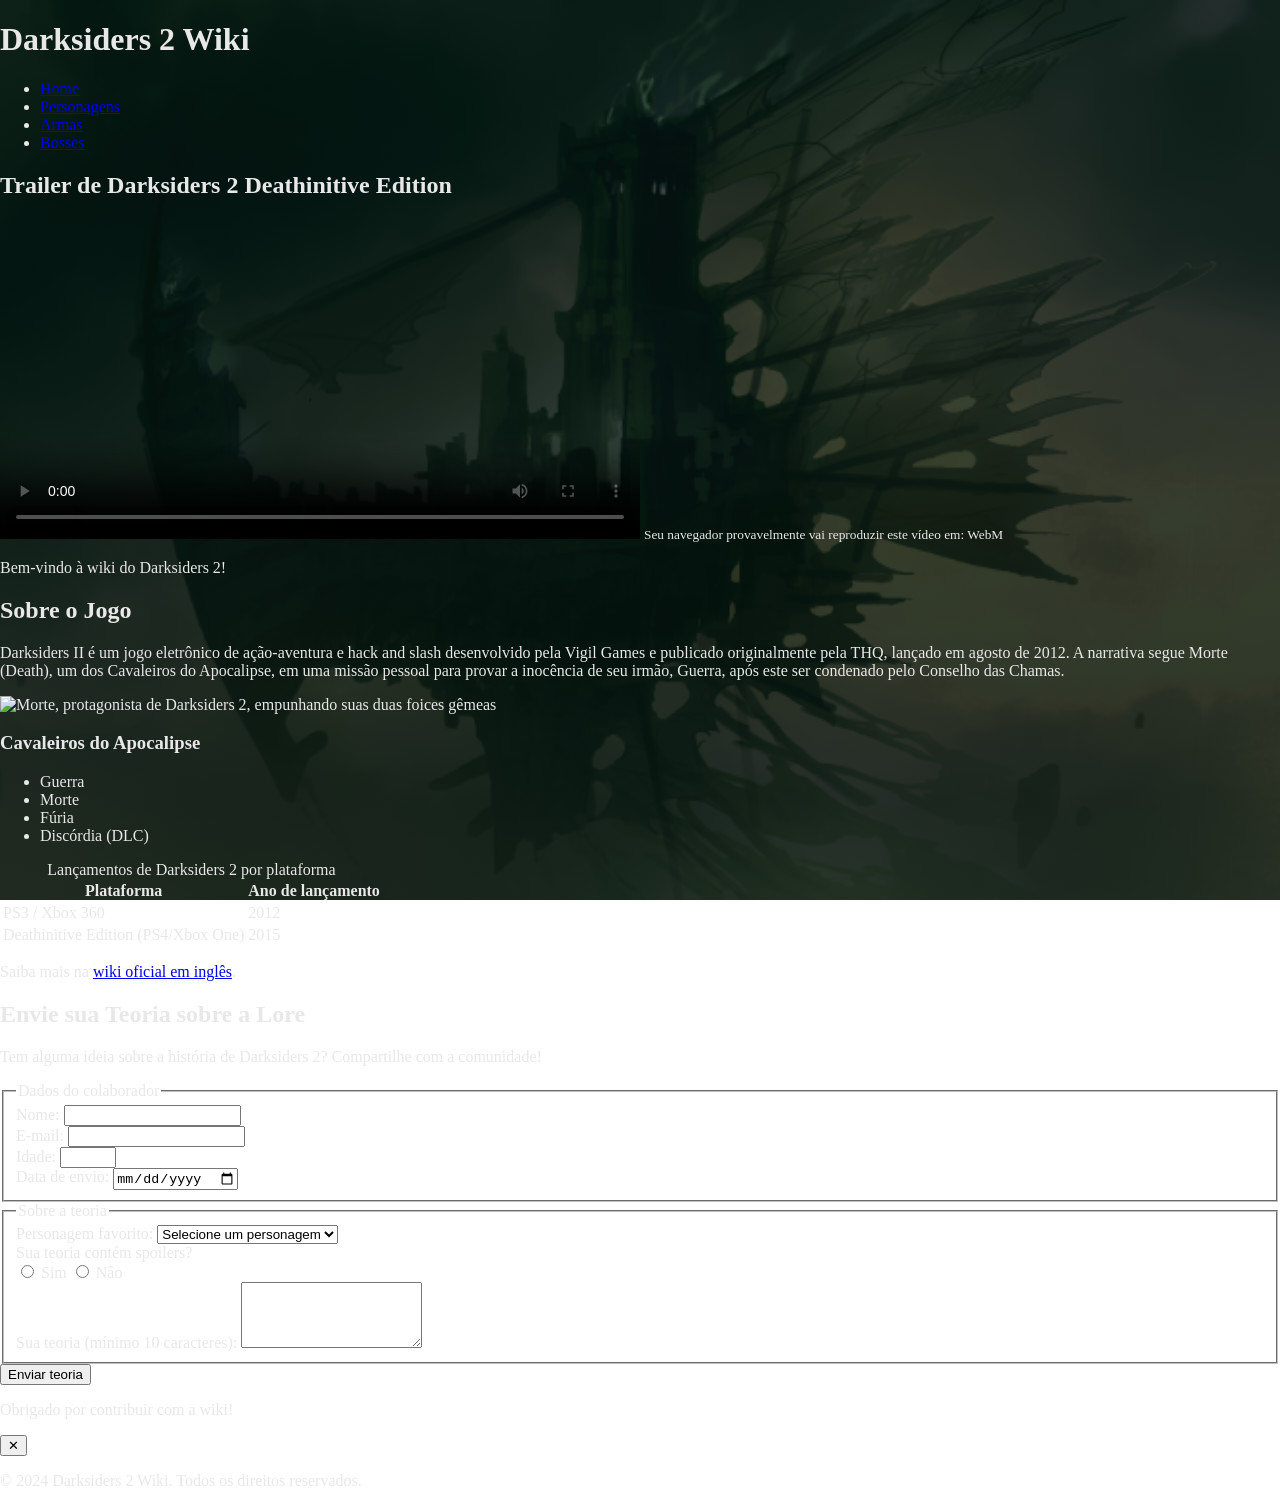
==== HTML/index.html @ d0d20edd "Adição da pasta imagem" ====
<!DOCTYPE html>
<html lang="pt-BR">
<head>
    <meta charset="UTF-8">
    <meta name="viewport" content="width=device-width, initial-scale=1.0">
    <title>Darksiders 2 Wiki</title>
    <link rel="stylesheet" href="css/style.css">
    <style>
    body {
        margin: 0;
        background-image: 
            linear-gradient(rgba(5, 15, 10, 0.75), rgba(5, 15, 10, 0.85)),
            url('../imagens/template.png');
        background-size: cover;
        background-position: center;
        background-attachment: fixed;
        background-repeat: no-repeat;
        color: #e8e8e8;
        min-height: 100vh;
    }
</style>
    <link href="../imagens/baixados.webp" rel="icon" type="image/x-icon">
</head>
<body>
    <header>
        <h1>Darksiders 2 Wiki</h1>
        <nav>
            <ul>
                <li><a href="index.html">Home</a></li>
                <li><a href="personagens.html">Personagens</a></li>
                <li><a href="armas.html">Armas</a></li>
                <li><a href="bosses.html">Bosses</a></li>
            </ul>
        </nav>
    </header>

    <main>
        <section aria-labelledby="video-heading">
            <h2 id="video-heading">Trailer de Darksiders 2 Deathinitive Edition</h2>
            <div class="video-container">
                <!-- preload="metadata" escolhido porque o vídeo fica abaixo da dobra da página:
                     carregamos apenas duração/dimensões do arquivo, sem baixar o vídeo inteiro,
                     até que o usuário decida clicar em play -->
                <video controls width="50%" poster="../imagens/videos/trailer-poster.jpg" preload="metadata">
                    <source src="../imagens/videos/trailer.webm" type="video/webm">
                    <source src="../imagens/videos/trailer.mp4" type="video/mp4">
                    <track kind="subtitles" src="../imagens/videos/trailer-pt.vtt" srclang="pt" label="Português" default>
                    Seu navegador não suporta a execução de vídeos.
                </video>
                <small id="formato-suportado" aria-live="polite"></small>
            </div>
        </section>

        <p>Bem-vindo à wiki do Darksiders 2!</p>

        <section aria-labelledby="sobre-heading">
            <h2 id="sobre-heading">Sobre o Jogo</h2>
            <p>
                Darksiders II é um jogo eletrônico de ação-aventura e hack and slash
                desenvolvido pela Vigil Games e publicado originalmente pela THQ,
                lançado em agosto de 2012. A narrativa segue Morte (Death), um dos
                Cavaleiros do Apocalipse, em uma missão pessoal para provar a
                inocência de seu irmão, Guerra, após este ser condenado pelo
                Conselho das Chamas.
            </p>

            <img src="../imagens/morte-death.jpg" alt="Morte, protagonista de Darksiders 2, empunhando suas duas foices gêmeas">

            <h3>Cavaleiros do Apocalipse</h3>
            <ul>
                <li>Guerra</li>
                <li>Morte</li>
                <li>Fúria</li>
                <li>Discórdia (DLC)</li>
            </ul>

            <table>
                <caption>Lançamentos de Darksiders 2 por plataforma</caption>
                <thead>
                    <tr>
                        <th scope="col">Plataforma</th>
                        <th scope="col">Ano de lançamento</th>
                    </tr>
                </thead>
                <tbody>
                    <tr>
                        <td>PS3 / Xbox 360</td>
                        <td>2012</td>
                    </tr>
                    <tr>
                        <td>Deathinitive Edition (PS4/Xbox One)</td>
                        <td>2015</td>
                    </tr>
                </tbody>
            </table>

            <p>
                Saiba mais na
                <a href="https://darksiders.fandom.com/" target="_blank" rel="noopener noreferrer">wiki oficial em inglês</a>.
            </p>
        </section>

        <section aria-labelledby="teoria-heading">
            <h2 id="teoria-heading">Envie sua Teoria sobre a Lore</h2>
            <p>Tem alguma ideia sobre a história de Darksiders 2? Compartilhe com a comunidade!</p>

            <form novalidate>
                <fieldset>
                    <legend>Dados do colaborador</legend>

                    <div>
                        <label for="nome">Nome:</label>
                        <input
                            type="text"
                            id="nome"
                            name="nome"
                            required
                            minlength="2"
                            autocomplete="name"
                        >
                    </div>

                    <div>
                        <label for="email">E-mail:</label>
                        <input
                            type="email"
                            id="email"
                            name="email"
                            required
                            autocomplete="email"
                        >
                    </div>

                    <div>
                        <label for="idade">Idade:</label>
                        <input
                            type="number"
                            id="idade"
                            name="idade"
                            min="10"
                            max="120"
                        >
                    </div>

                    <div>
                        <label for="data-envio">Data de envio:</label>
                        <input
                            type="date"
                            id="data-envio"
                            name="data-envio"
                        >
                    </div>
                </fieldset>

                <fieldset>
                    <legend>Sobre a teoria</legend>

                    <div>
                        <label for="personagem">Personagem favorito:</label>
                        <select id="personagem" name="personagem">
                            <option value="">Selecione um personagem</option>
                            <option value="morte">Morte</option>
                            <option value="guerra">Guerra</option>
                            <option value="furia">Fúria</option>
                            <option value="discordia">Discórdia</option>
                        </select>
                    </div>

                    <div>
                        <span id="spoiler-legend">Sua teoria contém spoilers?</span>
                        <div role="group" aria-labelledby="spoiler-legend">
                            <label for="spoiler-sim">
                                <input
                                    type="radio"
                                    id="spoiler-sim"
                                    name="spoiler"
                                    value="sim"
                                >
                                Sim
                            </label>
                            <label for="spoiler-nao">
                                <input
                                    type="radio"
                                    id="spoiler-nao"
                                    name="spoiler"
                                    value="nao"
                                >
                                Não
                            </label>
                        </div>
                    </div>

                    <div>
                        <label for="teoria">Sua teoria (mínimo 10 caracteres):</label>
                        <textarea
                            id="teoria"
                            name="teoria"
                            required
                            minlength="10"
                            rows="4"
                        ></textarea>
                    </div>
                </fieldset>

                <button type="submit">Enviar teoria</button>
            </form>
        </section>
    </main>

    <!-- Exemplo de alerta com botão de ícone acessível (Desafio Extra) -->
    <div role="alert" id="alerta-exemplo">
        <p>Obrigado por contribuir com a wiki!</p>
        <button type="button" aria-label="Fechar alerta">✕</button>
    </div>

    <footer>
        <p>&copy; 2024 Darksiders 2 Wiki. Todos os direitos reservados.</p>
    </footer>

    <!-- Desafio Extra Aula 04: detecta o formato de vídeo suportado sem alterar a reprodução -->
    <script>
        const video = document.querySelector('video');
        const saida = document.getElementById('formato-suportado');
        const formatos = [
            { tipo: 'video/webm', nome: 'WebM' },
            { tipo: 'video/mp4', nome: 'MP4' }
        ];
        const suportado = formatos.find(f => video.canPlayType(f.tipo) === 'probably')
            || formatos.find(f => video.canPlayType(f.tipo) === 'maybe');
        if (suportado) {
            saida.textContent = `Seu navegador provavelmente vai reproduzir este vídeo em: ${suportado.nome}`;
        }
    </script>
</body>
</html>
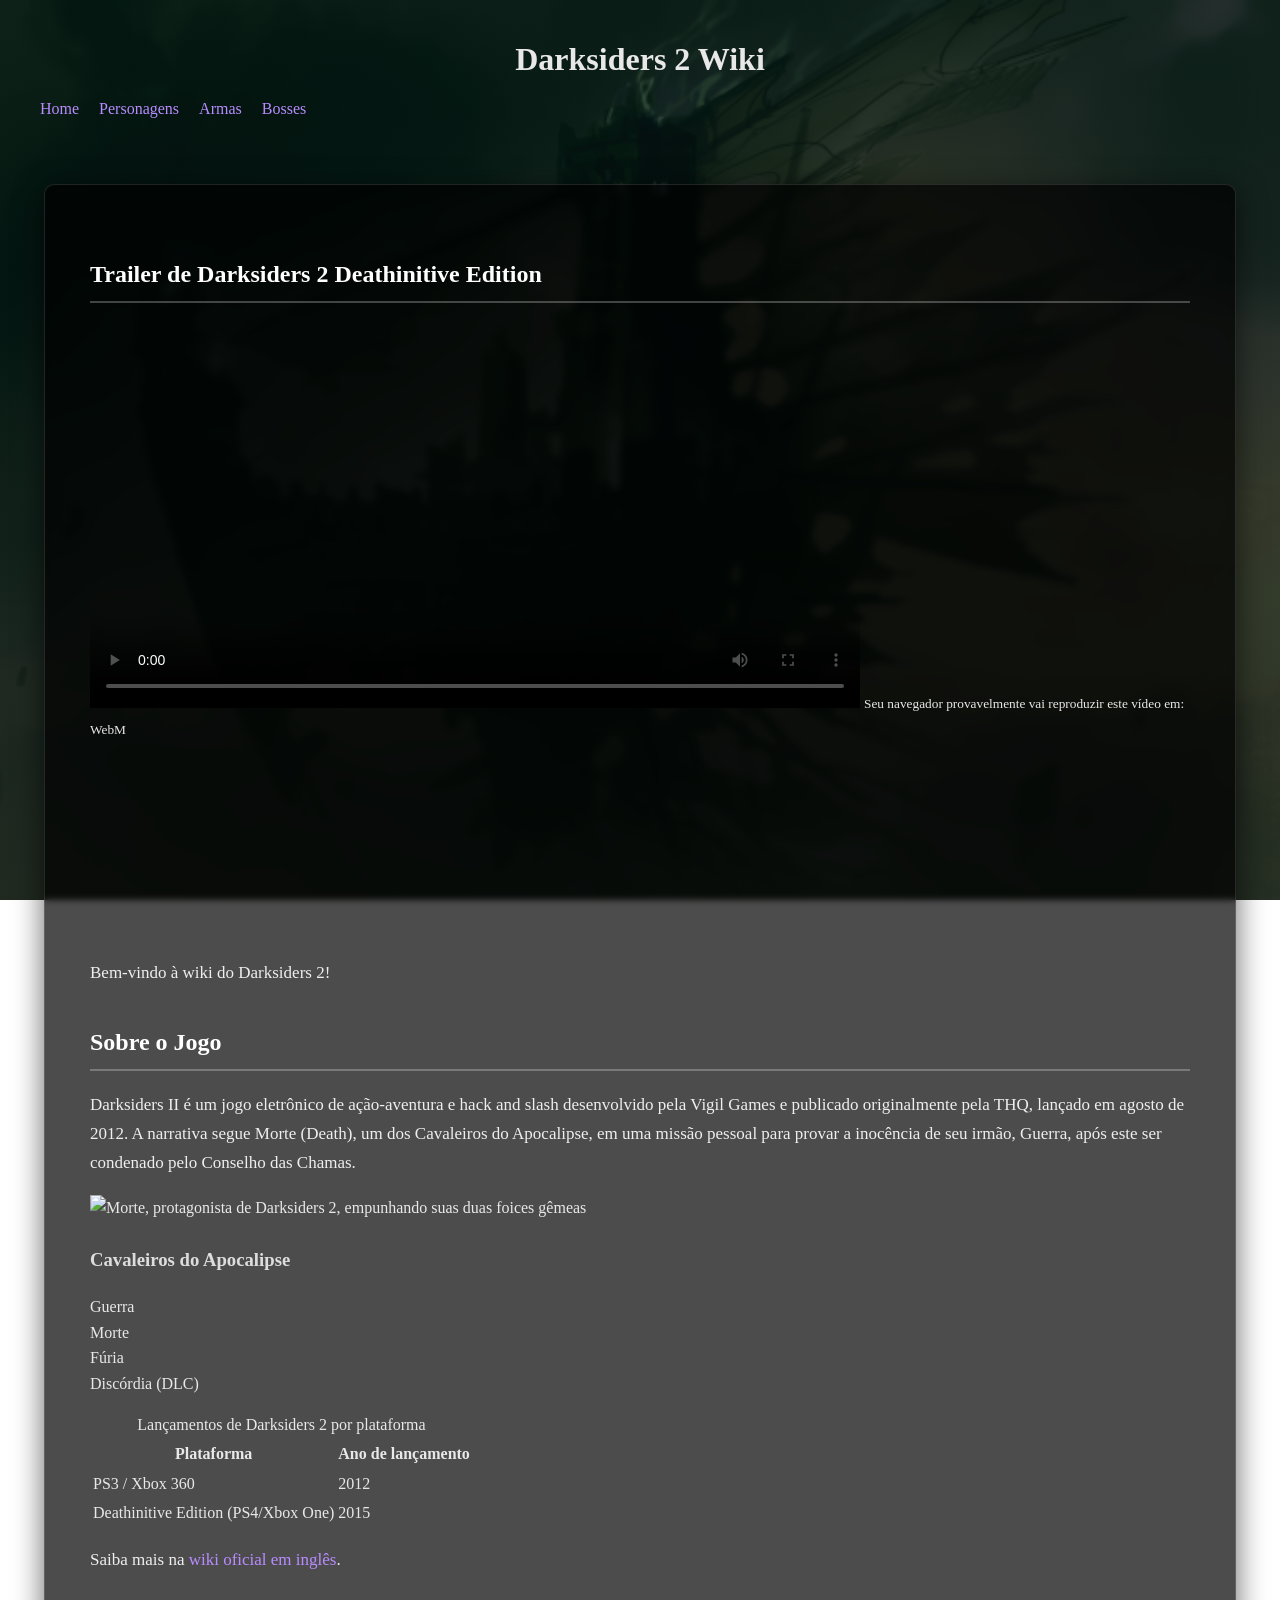
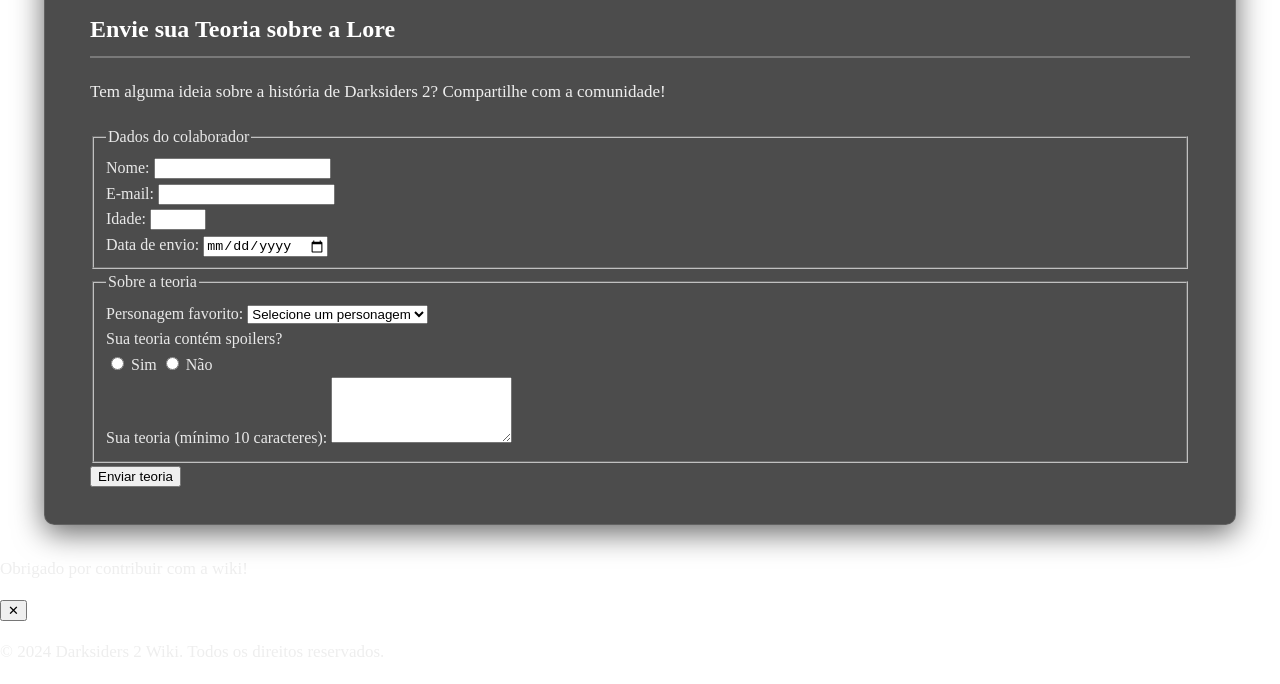
==== commit 3587a810: "Alteração da Fonte" ====
--- a/HTML/index.html
+++ b/HTML/index.html
@@ -4,13 +4,21 @@
     <meta charset="UTF-8">
     <meta name="viewport" content="width=device-width, initial-scale=1.0">
     <title>Darksiders 2 Wiki</title>
-    <link rel="stylesheet" href="css/style.css">
+    <link rel="stylesheet" href="../css/style.css">
+    <style>
+        a {
+            text-decoration: none;
+        }
+        ul {
+            list-style-type: none;
+        }
+    </style>
     <style>
     body {
         margin: 0;
         background-image: 
             linear-gradient(rgba(5, 15, 10, 0.75), rgba(5, 15, 10, 0.85)),
-            url('../imagens/template.png');
+            url('../Fotos/template.png');
         background-size: cover;
         background-position: center;
         background-attachment: fixed;
@@ -18,8 +26,8 @@
         color: #e8e8e8;
         min-height: 100vh;
     }
-</style>
-    <link href="../imagens/baixados.webp" rel="icon" type="image/x-icon">
+    </style>
+    <link href="../Fotos/baixados.webp" rel="icon" type="image/x-icon">
 </head>
 <body>
     <header>
@@ -41,11 +49,10 @@
                 <!-- preload="metadata" escolhido porque o vídeo fica abaixo da dobra da página:
                      carregamos apenas duração/dimensões do arquivo, sem baixar o vídeo inteiro,
                      até que o usuário decida clicar em play -->
-                <video controls width="50%" poster="../imagens/videos/trailer-poster.jpg" preload="metadata">
-                    <source src="../imagens/videos/trailer.webm" type="video/webm">
-                    <source src="../imagens/videos/trailer.mp4" type="video/mp4">
-                    <track kind="subtitles" src="../imagens/videos/trailer-pt.vtt" srclang="pt" label="Português" default>
-                    Seu navegador não suporta a execução de vídeos.
+                <video controls width="70%" poster="../Fotos/trailer-poster.jpg" preload="metadata">
+                    <source src="../Fotos/trailer.webm" type="video/webm">
+                    <source src="../Fotos/trailer.mp4" type="video/mp4">
+                    <track kind="subtitles" src="../Fotos/trailer-pt.vtt" srclang="pt" label="Português" default>
                 </video>
                 <small id="formato-suportado" aria-live="polite"></small>
             </div>
--- a/css/style.css
+++ b/css/style.css
@@ -0,0 +1,134 @@
+nav ul {
+    list-style-type: none;
+    display: flex;
+    gap: 20px;
+}
+h1 {
+    text-align: center;
+}
+body {
+    margin: 0;
+    background-image: 
+        linear-gradient(rgba(5, 15, 10, 0.75), rgba(5, 15, 10, 0.85)),
+        url('../Fotos/template.png');
+    background-size: cover;
+    background-position: center;
+    background-attachment: fixed;
+    background-repeat: no-repeat;
+    color: #e8e8e8;
+    min-height: 100vh;
+}
+
+.video-container {
+    position: relative;
+    padding-bottom: 56.25%; /* Proporção 16:9 */
+    height: 0;
+    overflow: hidden;
+    max-width: 100%;
+}
+
+.video-container iframe {
+    position: absolute;
+    top: 0;
+    left: 0;
+    width: 100%;
+    height: 100%;
+}
+
+main {
+    max-width: 1100px;
+    margin: 30px auto;
+    padding: 35px 45px;
+
+    background: rgba(3, 12, 9, 0.82);
+
+    border: 1px solid rgba(120, 150, 130, 0.2);
+    border-radius: 10px;
+
+    box-shadow: 0 10px 40px rgba(0, 0, 0, 0.7);
+
+    backdrop-filter: blur(4px);
+
+    line-height: 1.6;
+}
+/* Configuração geral da página */
+body {
+    margin: 0;
+    background-image:
+        linear-gradient(rgba(5, 15, 10, 0.75), rgba(5, 15, 10, 0.85)),
+        url('../Fotos/template.png');
+
+    background-size: cover;
+    background-position: center;
+    background-attachment: fixed;
+    background-repeat: no-repeat;
+
+    color: #e8e8e8;
+    min-height: 100vh;
+
+    font-family: Georgia, 'Times New Roman', serif;
+}
+
+/* Cabeçalho */
+header {
+    padding: 20px 40px;
+}
+
+/* Área onde ficam os textos */
+main {
+    max-width: 1100px;
+    margin: 30px auto;
+    padding: 35px 45px;
+
+    /* Fundo escuro atrás das palavras */
+    background: rgba(0, 0, 0, 0.70);
+
+    /* Borda discreta */
+    border: 1px solid rgba(255, 255, 255, 0.12);
+    border-radius: 10px;
+
+    /* Sombra para destacar o painel */
+    box-shadow: 0 8px 30px rgba(0, 0, 0, 0.6);
+
+    /* Efeito de vidro */
+    backdrop-filter: blur(3px);
+
+    line-height: 1.6;
+}
+
+/* Títulos principais */
+h2 {
+    color: #ffffff;
+    border-bottom: 2px solid rgba(255, 255, 255, 0.25);
+    padding-bottom: 8px;
+    margin-top: 35px;
+}
+
+/* Nome dos personagens */
+h3 {
+    color: #dddddd;
+    margin-top: 25px;
+}
+
+/* Parágrafos */
+p {
+    color: #eeeeee;
+    font-size: 17px;
+    line-height: 1.7;
+}
+
+/* Links */
+a {
+    text-decoration: none;
+    color: #b88cff;
+}
+
+a:hover {
+    color: #ffffff;
+}
+
+/* Remove as bolinhas da lista */
+ul {
+    list-style-type: none;
+    padding-left: 0;
+}
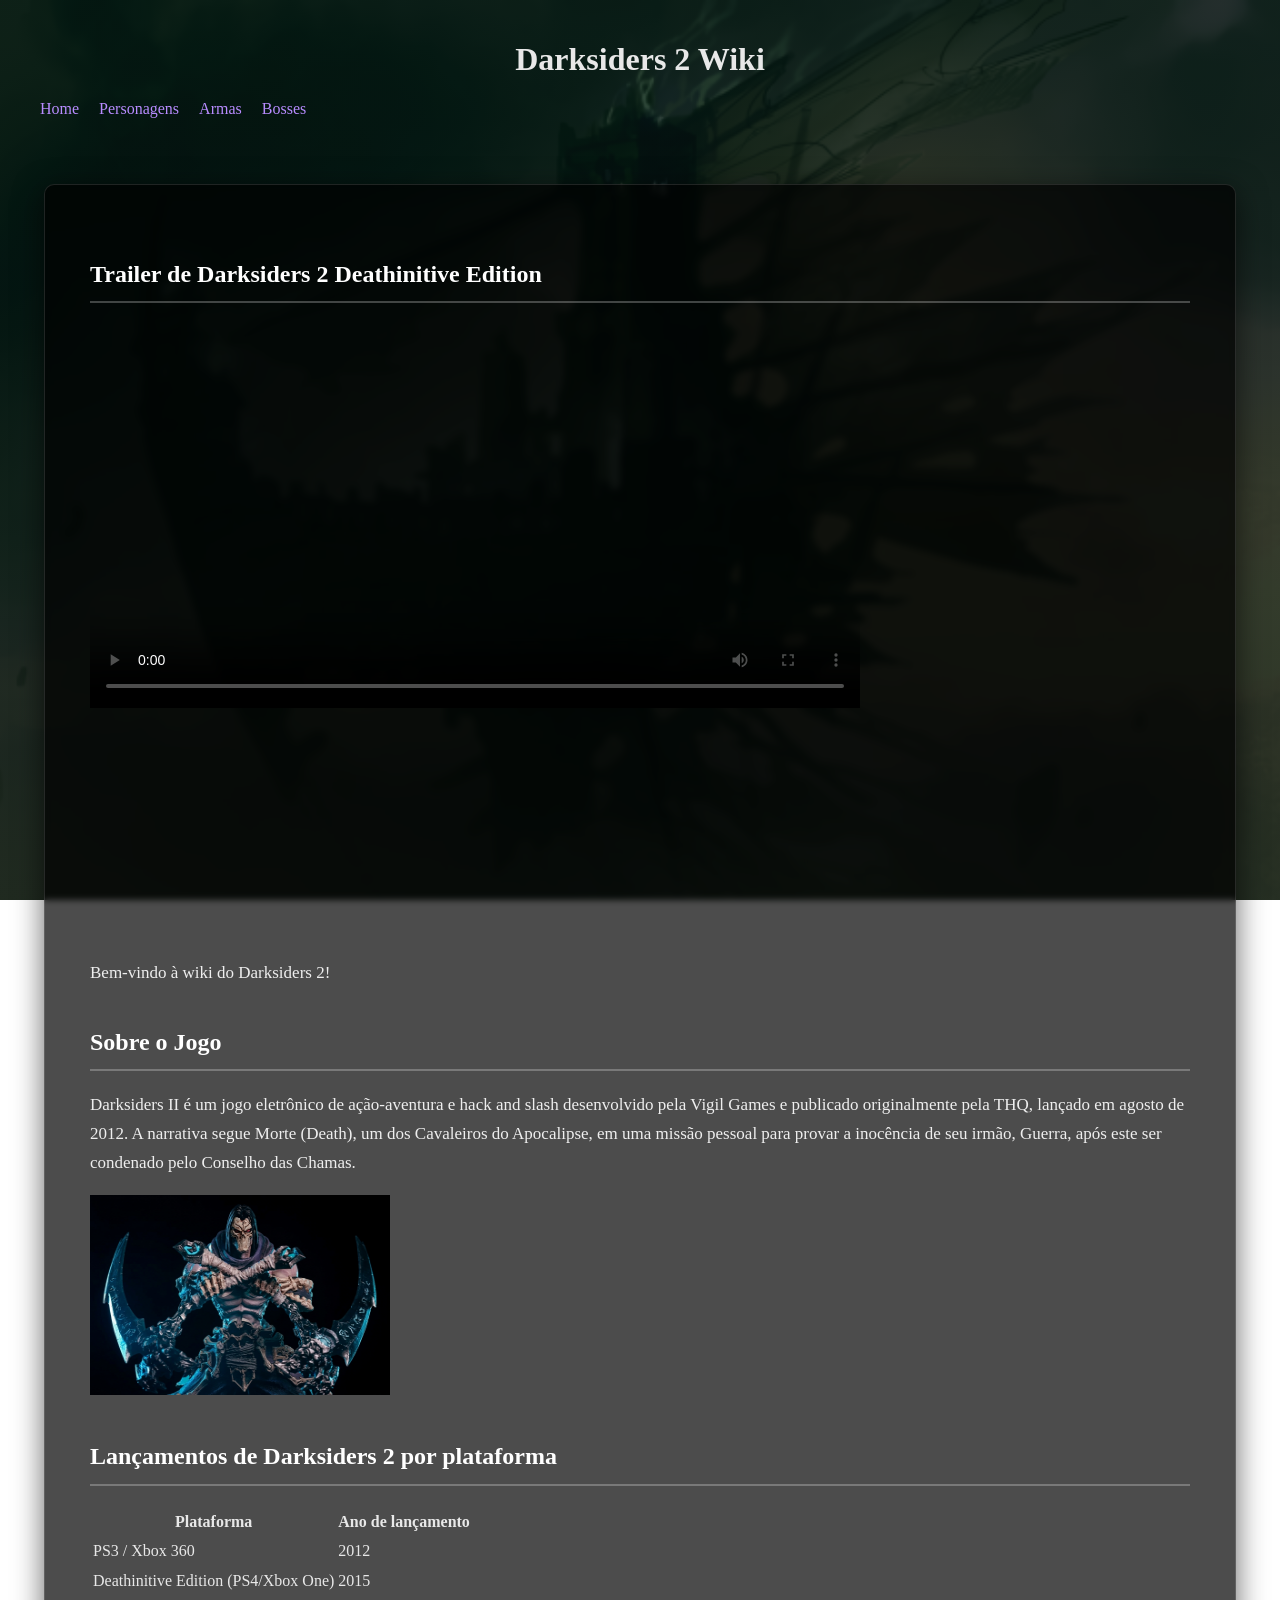
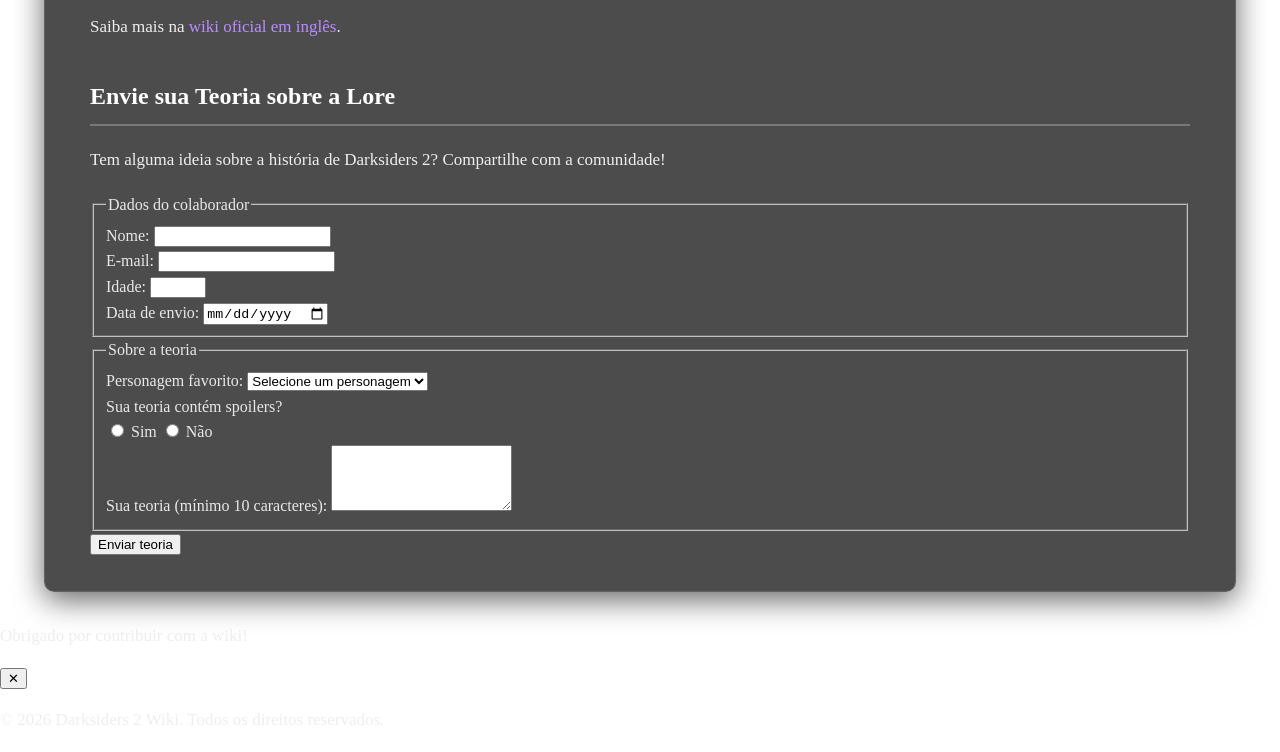
==== commit 2d68809d: "Alterações" ====
--- a/HTML/index.html
+++ b/HTML/index.html
@@ -71,18 +71,11 @@
                 Conselho das Chamas.
             </p>
 
-            <img src="../imagens/morte-death.jpg" alt="Morte, protagonista de Darksiders 2, empunhando suas duas foices gêmeas">
-
-            <h3>Cavaleiros do Apocalipse</h3>
-            <ul>
-                <li>Guerra</li>
-                <li>Morte</li>
-                <li>Fúria</li>
-                <li>Discórdia (DLC)</li>
-            </ul>
-
+            <img src="../Fotos/Morte fundo preto.jpeg" alt="Morte, protagonista de Darksiders 2, empunhando suas duas foices gêmeas"
+                 width="300" height="200">
+                
             <table>
-                <caption>Lançamentos de Darksiders 2 por plataforma</caption>
+                <h2>Lançamentos de Darksiders 2 por plataforma</h2>
                 <thead>
                     <tr>
                         <th scope="col">Plataforma</th>
@@ -221,7 +214,7 @@
     </div>
 
     <footer>
-        <p>&copy; 2024 Darksiders 2 Wiki. Todos os direitos reservados.</p>
+        <p>&copy; 2026 Darksiders 2 Wiki. Todos os direitos reservados.</p>
     </footer>
 
     <!-- Desafio Extra Aula 04: detecta o formato de vídeo suportado sem alterar a reprodução -->
@@ -235,7 +228,7 @@
         const suportado = formatos.find(f => video.canPlayType(f.tipo) === 'probably')
             || formatos.find(f => video.canPlayType(f.tipo) === 'maybe');
         if (suportado) {
-            saida.textContent = `Seu navegador provavelmente vai reproduzir este vídeo em: ${suportado.nome}`;
+            
         }
     </script>
 </body>
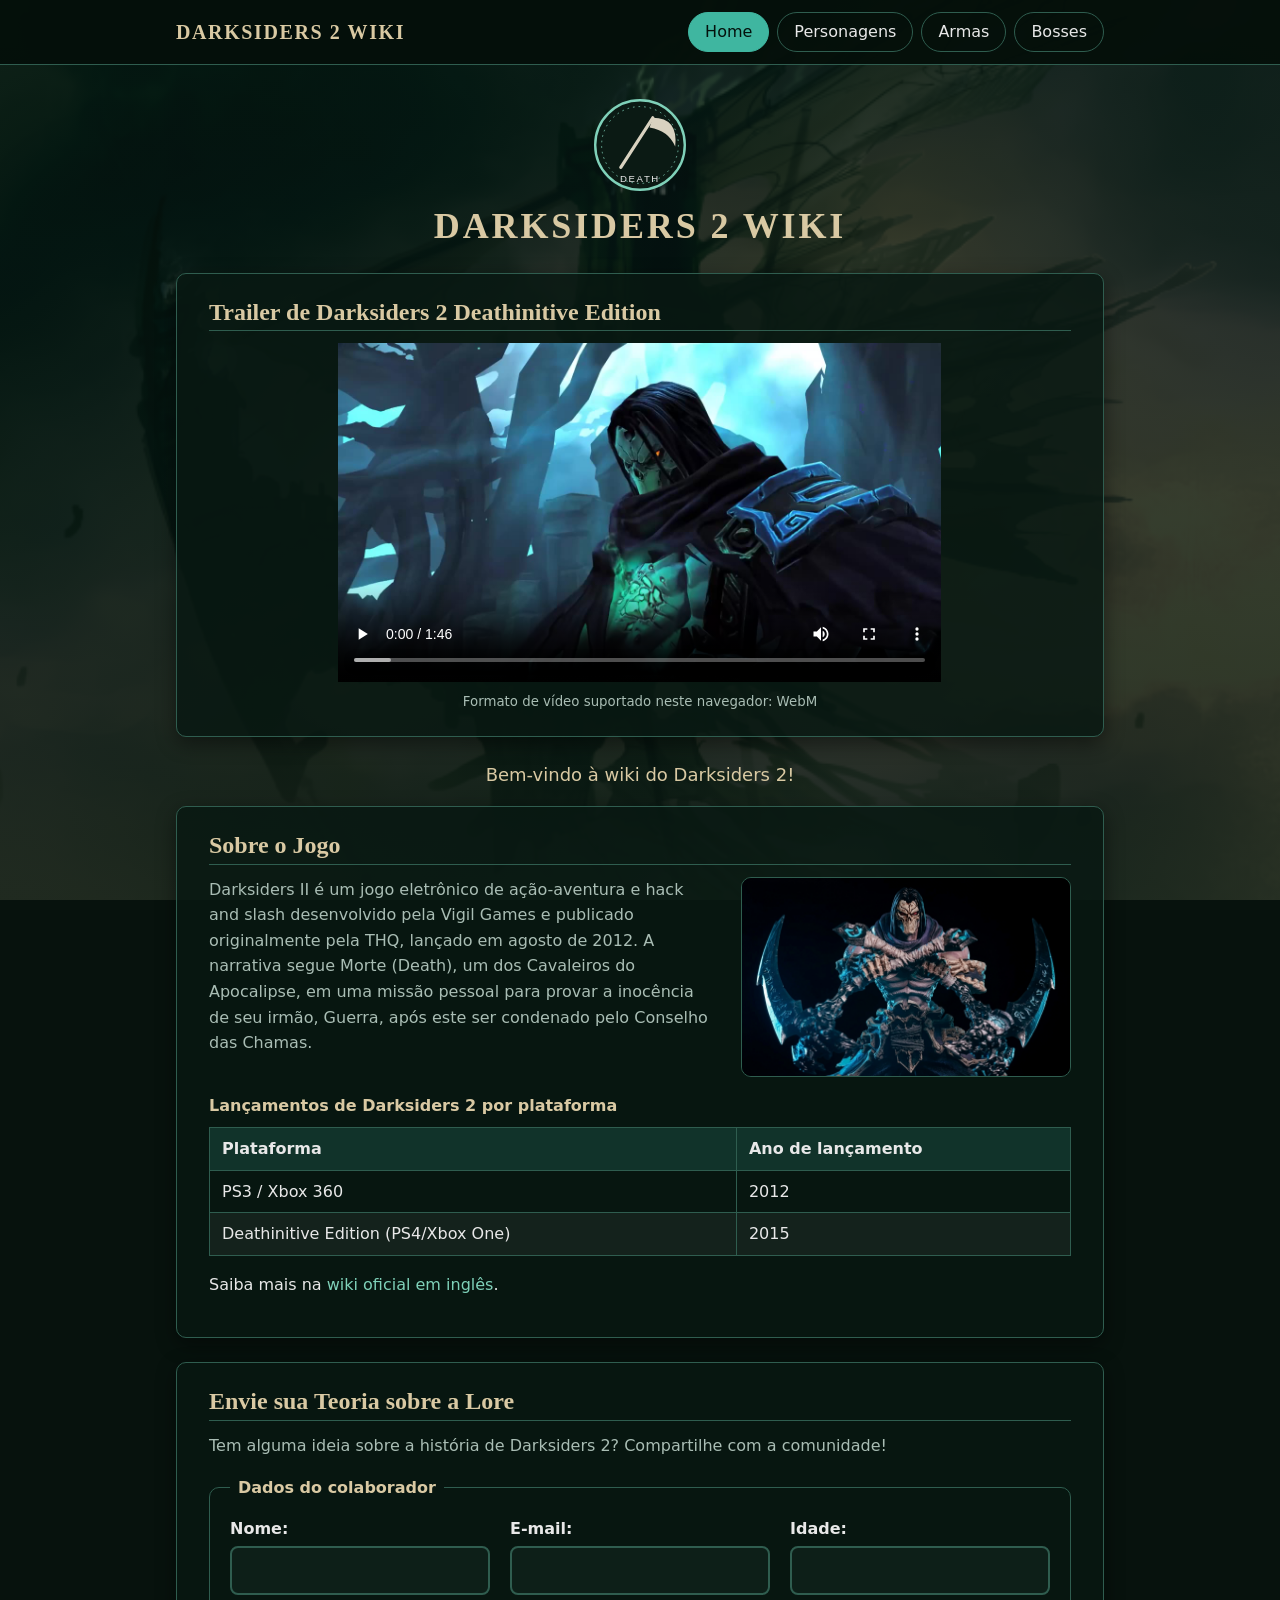
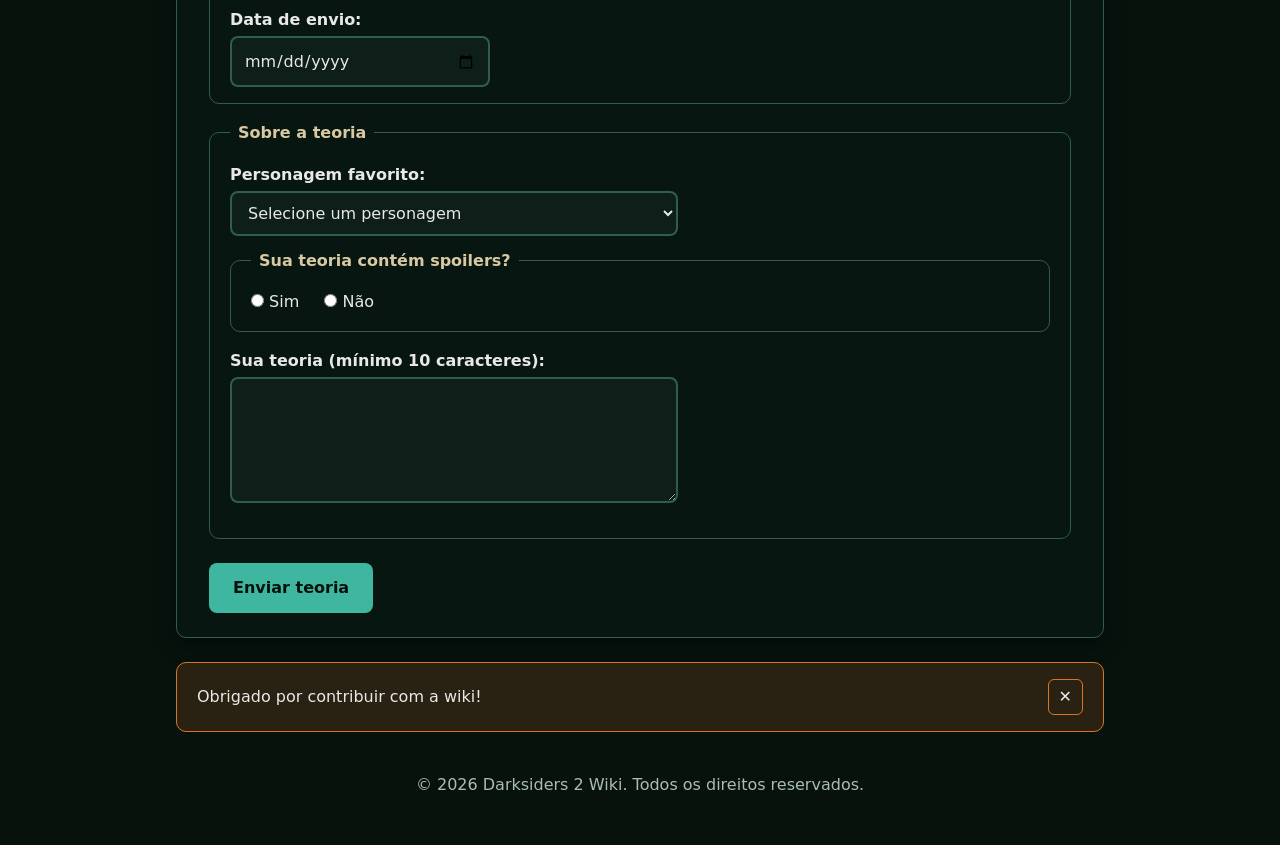
==== commit 858694ce: "Envio do projeto" ====
--- a/HTML/index.html
+++ b/HTML/index.html
@@ -4,78 +4,92 @@
     <meta charset="UTF-8">
     <meta name="viewport" content="width=device-width, initial-scale=1.0">
     <title>Darksiders 2 Wiki</title>
+    <link rel="stylesheet" href="../css/reset.css">
     <link rel="stylesheet" href="../css/style.css">
-    <style>
-        a {
-            text-decoration: none;
-        }
-        ul {
-            list-style-type: none;
-        }
-    </style>
-    <style>
-    body {
-        margin: 0;
-        background-image: 
-            linear-gradient(rgba(5, 15, 10, 0.75), rgba(5, 15, 10, 0.85)),
-            url('../Fotos/template.png');
-        background-size: cover;
-        background-position: center;
-        background-attachment: fixed;
-        background-repeat: no-repeat;
-        color: #e8e8e8;
-        min-height: 100vh;
-    }
-    </style>
-    <link href="../Fotos/baixados.webp" rel="icon" type="image/x-icon">
+    <link href="../Fotos/baixados.webp" rel="icon" type="image/webp">
 </head>
 <body>
-    <header>
-        <h1>Darksiders 2 Wiki</h1>
-        <nav>
-            <ul>
-                <li><a href="index.html">Home</a></li>
-                <li><a href="personagens.html">Personagens</a></li>
+    <header class="topo" id="cabecalho-principal">
+        <nav class="navbar" aria-label="Navegação principal">
+            <a href="index.html" class="logo">Darksiders 2 Wiki</a>
+            <!-- Aula 8, Erro 5: botão de verdade (não <div>), com aria-label e aria-expanded desde o HTML.
+                 O comportamento de abrir/fechar vem do js/menu.js (Aula 11) -->
+            <button type="button" class="menu-hamburguer" aria-label="Abrir menu"
+                    aria-expanded="false" aria-controls="menu-principal">
+                <span class="barra"></span>
+                <span class="barra"></span>
+                <span class="barra"></span>
+            </button>
+            <ul class="menu" id="menu-principal">
+                <li><a href="index.html" class="ativo" aria-current="page">Home</a></li>
+                <li class="tem-dropdown">
+                    <a href="personagens.html">Personagens</a>
+                    <ul class="dropdown">
+                        <li><a href="personagens.html#cavaleiros">Os Quatro Cavaleiros</a></li>
+                        <li><a href="personagens.html#trama">Trama principal</a></li>
+                        <li><a href="personagens.html#makers">Os Makers</a></li>
+                    </ul>
+                </li>
                 <li><a href="armas.html">Armas</a></li>
                 <li><a href="bosses.html">Bosses</a></li>
             </ul>
         </nav>
     </header>
 
-    <main>
-        <section aria-labelledby="video-heading">
+    <main class="conteudo">
+        <div class="hero">
+            <!-- Aula 5: selo em SVG (modo retido). viewBox define o sistema de coordenadas interno,
+                 e role="img" + <title>/<desc> dão ao selo um nome acessível -->
+            <svg class="selo" viewBox="0 0 120 120" width="96" height="96" role="img"
+                 aria-labelledby="titulo-selo desc-selo">
+                <title id="titulo-selo">Selo: Morte, Cavaleiro do Apocalipse</title>
+                <desc id="desc-selo">Círculo com borda verde-água e uma foice branca ao centro, acima do texto DEATH.</desc>
+                <circle cx="60" cy="60" r="56" fill="#0b1a14" stroke="#7fd1b9" stroke-width="3" />
+                <circle cx="60" cy="60" r="48" fill="none" stroke="#7fd1b9" stroke-width="1" stroke-dasharray="2 5" />
+                <line x1="36" y1="88" x2="76" y2="26" stroke="#d9d2c0" stroke-width="4" stroke-linecap="round" />
+                <path d="M76 26 Q108 26 104 62 Q96 42 72 38 Z" fill="#d9d2c0" />
+                <text x="60" y="106" font-size="12" font-family="sans-serif" letter-spacing="2"
+                      text-anchor="middle" fill="#e8e8e8">DEATH</text>
+            </svg>
+            <h1>Darksiders 2 Wiki</h1>
+        </div>
+
+        <section class="card" aria-labelledby="video-heading">
             <h2 id="video-heading">Trailer de Darksiders 2 Deathinitive Edition</h2>
             <div class="video-container">
                 <!-- preload="metadata" escolhido porque o vídeo fica abaixo da dobra da página:
                      carregamos apenas duração/dimensões do arquivo, sem baixar o vídeo inteiro,
                      até que o usuário decida clicar em play -->
-                <video controls width="70%" poster="../Fotos/trailer-poster.jpg" preload="metadata">
+                <video controls poster="../Fotos/trailer-poster.jpg" preload="metadata">
                     <source src="../Fotos/trailer.webm" type="video/webm">
                     <source src="../Fotos/trailer.mp4" type="video/mp4">
                     <track kind="subtitles" src="../Fotos/trailer-pt.vtt" srclang="pt" label="Português" default>
+                    Seu navegador não suporta vídeo HTML5.
                 </video>
                 <small id="formato-suportado" aria-live="polite"></small>
             </div>
         </section>
 
-        <p>Bem-vindo à wiki do Darksiders 2!</p>
-
-        <section aria-labelledby="sobre-heading">
+        <p class="boas-vindas">Bem-vindo à wiki do Darksiders 2!</p>
+
+        <section class="card" aria-labelledby="sobre-heading">
             <h2 id="sobre-heading">Sobre o Jogo</h2>
-            <p>
-                Darksiders II é um jogo eletrônico de ação-aventura e hack and slash
-                desenvolvido pela Vigil Games e publicado originalmente pela THQ,
-                lançado em agosto de 2012. A narrativa segue Morte (Death), um dos
-                Cavaleiros do Apocalipse, em uma missão pessoal para provar a
-                inocência de seu irmão, Guerra, após este ser condenado pelo
-                Conselho das Chamas.
-            </p>
-
-            <img src="../Fotos/Morte fundo preto.jpeg" alt="Morte, protagonista de Darksiders 2, empunhando suas duas foices gêmeas"
-                 width="300" height="200">
-                
-            <table>
-                <h2>Lançamentos de Darksiders 2 por plataforma</h2>
+            <div class="sobre-jogo">
+                <p>
+                    Darksiders II é um jogo eletrônico de ação-aventura e hack and slash
+                    desenvolvido pela Vigil Games e publicado originalmente pela THQ,
+                    lançado em agosto de 2012. A narrativa segue Morte (Death), um dos
+                    Cavaleiros do Apocalipse, em uma missão pessoal para provar a
+                    inocência de seu irmão, Guerra, após este ser condenado pelo
+                    Conselho das Chamas.
+                </p>
+
+                <img class="foto-destaque" src="../Fotos/Morte fundo preto.jpeg" alt="Morte, protagonista de Darksiders 2, empunhando suas duas foices gêmeas"
+                     width="330" height="200">
+            </div>
+
+            <table class="tabela-lancamentos">
+                <caption>Lançamentos de Darksiders 2 por plataforma</caption>
                 <thead>
                     <tr>
                         <th scope="col">Plataforma</th>
@@ -100,15 +114,16 @@
             </p>
         </section>
 
-        <section aria-labelledby="teoria-heading">
+        <section class="card" aria-labelledby="teoria-heading">
             <h2 id="teoria-heading">Envie sua Teoria sobre a Lore</h2>
             <p>Tem alguma ideia sobre a história de Darksiders 2? Compartilhe com a comunidade!</p>
 
-            <form novalidate>
-                <fieldset>
+            <!-- sem novalidate: a validação nativa (required, minlength, min/max, type=email) fica ativa -->
+            <form>
+                <fieldset class="grade-campos">
                     <legend>Dados do colaborador</legend>
 
-                    <div>
+                    <div class="campo">
                         <label for="nome">Nome:</label>
                         <input
                             type="text"
@@ -120,7 +135,7 @@
                         >
                     </div>
 
-                    <div>
+                    <div class="campo">
                         <label for="email">E-mail:</label>
                         <input
                             type="email"
@@ -131,7 +146,7 @@
                         >
                     </div>
 
-                    <div>
+                    <div class="campo">
                         <label for="idade">Idade:</label>
                         <input
                             type="number"
@@ -142,7 +157,7 @@
                         >
                     </div>
 
-                    <div>
+                    <div class="campo">
                         <label for="data-envio">Data de envio:</label>
                         <input
                             type="date"
@@ -155,7 +170,7 @@
                 <fieldset>
                     <legend>Sobre a teoria</legend>
 
-                    <div>
+                    <div class="campo">
                         <label for="personagem">Personagem favorito:</label>
                         <select id="personagem" name="personagem">
                             <option value="">Selecione um personagem</option>
@@ -166,31 +181,29 @@
                         </select>
                     </div>
 
-                    <div>
-                        <span id="spoiler-legend">Sua teoria contém spoilers?</span>
-                        <div role="group" aria-labelledby="spoiler-legend">
-                            <label for="spoiler-sim">
-                                <input
-                                    type="radio"
-                                    id="spoiler-sim"
-                                    name="spoiler"
-                                    value="sim"
-                                >
-                                Sim
-                            </label>
-                            <label for="spoiler-nao">
-                                <input
-                                    type="radio"
-                                    id="spoiler-nao"
-                                    name="spoiler"
-                                    value="nao"
-                                >
-                                Não
-                            </label>
-                        </div>
-                    </div>
-
-                    <div>
+                    <fieldset>
+                        <legend>Sua teoria contém spoilers?</legend>
+                        <label for="spoiler-sim">
+                            <input
+                                type="radio"
+                                id="spoiler-sim"
+                                name="spoiler"
+                                value="sim"
+                            >
+                            Sim
+                        </label>
+                        <label for="spoiler-nao">
+                            <input
+                                type="radio"
+                                id="spoiler-nao"
+                                name="spoiler"
+                                value="nao"
+                            >
+                            Não
+                        </label>
+                    </fieldset>
+
+                    <div class="campo">
                         <label for="teoria">Sua teoria (mínimo 10 caracteres):</label>
                         <textarea
                             id="teoria"
@@ -202,34 +215,22 @@
                     </div>
                 </fieldset>
 
-                <button type="submit">Enviar teoria</button>
+                <button type="submit" class="botao">Enviar teoria</button>
             </form>
         </section>
+
+        <!-- Exemplo de alerta com botão de ícone acessível (Desafio Extra); o JS em js/main.js fecha o aviso -->
+        <div role="alert" id="alerta-exemplo" class="aviso">
+            <p>Obrigado por contribuir com a wiki!</p>
+            <button type="button" id="fechar-alerta" aria-label="Fechar alerta">✕</button>
+        </div>
     </main>
 
-    <!-- Exemplo de alerta com botão de ícone acessível (Desafio Extra) -->
-    <div role="alert" id="alerta-exemplo">
-        <p>Obrigado por contribuir com a wiki!</p>
-        <button type="button" aria-label="Fechar alerta">✕</button>
-    </div>
-
-    <footer>
+    <footer class="rodape">
         <p>&copy; 2026 Darksiders 2 Wiki. Todos os direitos reservados.</p>
     </footer>
 
-    <!-- Desafio Extra Aula 04: detecta o formato de vídeo suportado sem alterar a reprodução -->
-    <script>
-        const video = document.querySelector('video');
-        const saida = document.getElementById('formato-suportado');
-        const formatos = [
-            { tipo: 'video/webm', nome: 'WebM' },
-            { tipo: 'video/mp4', nome: 'MP4' }
-        ];
-        const suportado = formatos.find(f => video.canPlayType(f.tipo) === 'probably')
-            || formatos.find(f => video.canPlayType(f.tipo) === 'maybe');
-        if (suportado) {
-            
-        }
-    </script>
+    <script src="../js/menu.js" defer></script>
+    <script src="../js/main.js" defer></script>
 </body>
 </html>
--- a/css/style.css
+++ b/css/style.css
@@ -1,134 +1,684 @@
-nav ul {
-    list-style-type: none;
-    display: flex;
-    gap: 20px;
-}
-h1 {
-    text-align: center;
-}
-body {
-    margin: 0;
-    background-image: 
-        linear-gradient(rgba(5, 15, 10, 0.75), rgba(5, 15, 10, 0.85)),
-        url('../Fotos/template.png');
-    background-size: cover;
-    background-position: center;
-    background-attachment: fixed;
-    background-repeat: no-repeat;
-    color: #e8e8e8;
-    min-height: 100vh;
-}
-
-.video-container {
-    position: relative;
-    padding-bottom: 56.25%; /* Proporção 16:9 */
-    height: 0;
-    overflow: hidden;
-    max-width: 100%;
-}
-
-.video-container iframe {
-    position: absolute;
-    top: 0;
-    left: 0;
-    width: 100%;
-    height: 100%;
-}
-
-main {
-    max-width: 1100px;
-    margin: 30px auto;
-    padding: 35px 45px;
-
-    background: rgba(3, 12, 9, 0.82);
-
-    border: 1px solid rgba(120, 150, 130, 0.2);
-    border-radius: 10px;
-
-    box-shadow: 0 10px 40px rgba(0, 0, 0, 0.7);
-
-    backdrop-filter: blur(4px);
-
-    line-height: 1.6;
-}
-/* Configuração geral da página */
-body {
-    margin: 0;
-    background-image:
-        linear-gradient(rgba(5, 15, 10, 0.75), rgba(5, 15, 10, 0.85)),
-        url('../Fotos/template.png');
-
-    background-size: cover;
-    background-position: center;
-    background-attachment: fixed;
-    background-repeat: no-repeat;
-
-    color: #e8e8e8;
-    min-height: 100vh;
-
-    font-family: Georgia, 'Times New Roman', serif;
-}
-
-/* Cabeçalho */
-header {
-    padding: 20px 40px;
-}
-
-/* Área onde ficam os textos */
-main {
-    max-width: 1100px;
-    margin: 30px auto;
-    padding: 35px 45px;
-
-    /* Fundo escuro atrás das palavras */
-    background: rgba(0, 0, 0, 0.70);
-
-    /* Borda discreta */
-    border: 1px solid rgba(255, 255, 255, 0.12);
-    border-radius: 10px;
-
-    /* Sombra para destacar o painel */
-    box-shadow: 0 8px 30px rgba(0, 0, 0, 0.6);
-
-    /* Efeito de vidro */
-    backdrop-filter: blur(3px);
-
-    line-height: 1.6;
-}
-
-/* Títulos principais */
-h2 {
-    color: #ffffff;
-    border-bottom: 2px solid rgba(255, 255, 255, 0.25);
-    padding-bottom: 8px;
-    margin-top: 35px;
-}
-
-/* Nome dos personagens */
-h3 {
-    color: #dddddd;
-    margin-top: 25px;
-}
-
-/* Parágrafos */
-p {
-    color: #eeeeee;
-    font-size: 17px;
-    line-height: 1.7;
-}
-
-/* Links */
-a {
-    text-decoration: none;
-    color: #b88cff;
-}
-
-a:hover {
-    color: #ffffff;
-}
-
-/* Remove as bolinhas da lista */
-ul {
-    list-style-type: none;
-    padding-left: 0;
-}+/* ===== style.css — Darksiders 2 Wiki (Aulas 06, 07 e 08) =====
+
+   AULA 06 — os 4 erros comuns e onde cada um foi evitado:
+   1. margin x padding  -> .card usa PADDING para o fundo preencher o interior da caixa
+                           e MARGIN só para afastar um card do vizinho.
+   2. box-sizing        -> reset.css aplica border-box em tudo (*, ::before, ::after).
+   3. px em tudo        -> fontes, espaçamentos e larguras em rem; px só em bordas,
+                           sombras e media queries, que não devem escalar com o texto.
+   4. cascata           -> nenhuma regra usa o modificador de prioridade nem estilo inline; conflitos são
+                           resolvidos por especificidade e ordem (links: LoVe/HAte).
+
+   AULA 07 — Flexbox, Grid e pseudo-classes:
+   - Layout geral da página em CSS Grid com áreas nomeadas (topo / conteudo / rodape).
+   - Grade de cards com repeat(auto-fit, minmax()): colunas mudam sem media query.
+   - Erro 1 (justify-content x align-items): justify-content distribui no eixo PRINCIPAL
+     (horizontal na navbar), align-items alinha no eixo CRUZADO (vertical).
+   - Erro 3 (grid implícito): só as colunas são explícitas; as linhas nascem sozinhas
+     (grid implícito) e crescem conforme o conteúdo, por isso nada tem altura fixa.
+   - Erro 4: as animações usam transform e opacity, nunca width/height.
+   - Erro 5 (layout thrashing): o JavaScript do projeto não mede nem altera geometria em laço.
+
+   AULA 08 — navegação:
+   - Erro 1 (z-index): o z-index vai no elemento que CRIA o contexto de empilhamento
+     (o header sticky), não no dropdown.
+   - Erro 2: o <li> pai do dropdown tem position: relative.
+   - Erro 3 (sticky): nenhum ancestral do header tem overflow diferente de visible.
+   - Erro 4: o dropdown encosta no item pai (top: 100%, sem margin), sem "buraco" de hover.
+   - Erro 5: o hambúrguer é um <button> com aria-label e aria-expanded. */
+
+/* ---------- Variáveis (paleta tirada da arte do jogo) ---------- */
+:root {
+    --cor-fundo: #07120d;
+    --cor-card: rgba(8, 24, 18, 0.82);
+    --cor-borda: #2f5d4f;
+    --cor-primaria: #3fb6a0;          /* verde-água das foices de Morte */
+    --cor-primaria-clara: #7fd1b9;
+    --cor-osso: #d9c9a3;              /* tom de osso da máscara */
+    --cor-acento: #d9742b;            /* brasa, usada em destaques e no estado :active */
+    --cor-texto: #e8e8e8;
+    --cor-texto-suave: #a9bdb4;
+    --cor-visitado: #b9a2e6;          /* lilás claro: o roxo escuro da apostila some no fundo escuro */
+    --raio: 10px;
+    --raio-card: 10px;
+    --cor-acento-claro: #f0b27a;
+    --transicao-padrao: transform 0.2s ease, border-color 0.2s ease;
+    --sombra: 0 6px 20px rgba(0, 0, 0, 0.45);
+    --fonte-titulo: Georgia, "Times New Roman", serif;
+    --fonte-texto: system-ui, -apple-system, "Segoe UI", Roboto, sans-serif;
+}
+
+/* ---------- Base ---------- */
+html {
+    font-size: 100%;                  /* = 16px no padrão, mas respeita a preferência do usuário */
+}
+
+body {
+    background-color: var(--cor-fundo);   /* cor de reserva enquanto a imagem não carrega */
+    background-image:
+        linear-gradient(rgba(5, 15, 10, 0.75), rgba(5, 15, 10, 0.85)),
+        url("../Fotos/template.png");
+    background-size: cover;
+    background-position: center;
+    background-attachment: fixed;
+    background-repeat: no-repeat;
+    color: var(--cor-texto);
+    font-family: var(--fonte-texto);
+    line-height: 1.6;
+    min-height: 100vh;
+
+    /* Aula 07: layout geral em áreas nomeadas. A linha do meio (1fr) absorve a sobra de altura,
+       então o rodapé fica no fim da janela mesmo em páginas curtas. */
+    display: grid;
+    grid-template-areas:
+        "topo"
+        "conteudo"
+        "rodape";
+    grid-template-rows: auto 1fr auto;
+}
+
+h1, h2, h3 {                          /* agrupamento (,): os três títulos usam a fonte serifada */
+    font-family: var(--fonte-titulo);
+    line-height: 1.2;
+}
+
+p {
+    margin-bottom: 1rem;              /* o reset zerou as margens; o espaço entre parágrafos volta aqui */
+}
+
+/* ---------- Links: os 4 estados, NESTA ordem (LoVe/HAte) ----------
+   :link, :visited, :hover e :active têm a mesma especificidade, então vence o último declarado. */
+a:link {
+    color: var(--cor-primaria-clara);
+    text-decoration: none;
+}
+a:visited {
+    color: var(--cor-visitado);
+}
+a:hover {
+    text-decoration: underline;
+}
+a:active {
+    color: var(--cor-acento);
+}
+
+/* ---------- Topo: header sticky + navbar com Flexbox (Aula 8) ---------- */
+/* ID (especificidade 100) porque o cabeçalho é único na página; a classe .topo só liga à área do grid. */
+#cabecalho-principal {
+    grid-area: topo;
+    position: sticky;
+    top: 0;                           /* sem um deslocamento (top/bottom...) o sticky nunca "ativa" */
+    /* Aula 8, Erro 1: o z-index fica AQUI, em quem cria o contexto de empilhamento (sticky cria um).
+       Dentro dele o dropdown só precisa de z-index: 1. Os cards (position: relative) ficam em outro
+       contexto, e o header inteiro vence por cima deles — sem precisar de z-index: 9999. */
+    z-index: 100;
+    background: rgba(5, 15, 10, 0.94);
+    border-bottom: 1px solid var(--cor-borda);
+}
+
+.navbar {
+    display: flex;
+    flex-wrap: wrap;                  /* no celular o menu aberto desce para a linha de baixo */
+    justify-content: space-between;   /* eixo principal: logo à esquerda, menu à direita */
+    align-items: center;              /* eixo cruzado: alinha verticalmente logo e links */
+    gap: 0.5rem 1rem;
+    max-width: 60rem;
+    margin: 0 auto;
+    padding: 0.75rem 1rem;
+}
+
+.logo:link,
+.logo:visited {
+    color: var(--cor-osso);
+    font-family: var(--fonte-titulo);
+    font-size: 1.25rem;
+    font-weight: 700;
+    letter-spacing: 0.08em;
+    text-transform: uppercase;
+}
+.logo:hover {
+    color: var(--cor-acento-claro);
+    text-decoration: none;
+}
+.logo:active {
+    color: var(--cor-acento);
+}
+
+.menu {
+    display: flex;
+    align-items: center;
+    gap: 0.5rem;
+    list-style-type: none;
+}
+
+/* Os links do menu têm especificidade maior que os links gerais (.menu a:link = 21 x a:link = 11),
+   então repetem os 4 estados na ordem LoVe/HAte e não herdam o lilás de :visited do site todo. */
+.menu a:link,
+.menu a:visited {
+    display: inline-block;
+    padding: 0.4rem 1rem;
+    color: var(--cor-texto);
+    border: 1px solid var(--cor-borda);
+    border-radius: 999px;
+    transition: color 0.2s ease, background-color 0.2s ease, border-color 0.2s ease;
+}
+.menu a:hover,
+.menu a:focus-visible {
+    color: var(--cor-primaria-clara);
+    border-color: var(--cor-primaria);
+    background-color: rgba(63, 182, 160, 0.12);
+    text-decoration: none;
+}
+.menu a:active {
+    color: var(--cor-acento);
+    border-color: var(--cor-acento);
+}
+/* .ativo (persistente, marcado no HTML) x :hover (temporário, do navegador): mesma especificidade,
+   por isso .ativo vem por último e vence o empate. */
+.menu a.ativo {
+    background-color: var(--cor-primaria);
+    border-color: var(--cor-primaria);
+    color: #04110c;
+}
+
+/* Dropdown: lista aninhada, escondida por padrão, revelada por :hover ou foco de teclado */
+.tem-dropdown {
+    position: relative;               /* Erro 2: o dropdown absoluto se ancora neste <li> */
+}
+.dropdown {
+    display: none;
+    position: absolute;
+    top: 100%;                        /* encostado no pai: sem "buraco" onde o :hover se perde (Erro 4) */
+    left: 0;
+    z-index: 1;
+    min-width: 13rem;
+    padding: 0.5rem 0;
+    background: #0b1a14;
+    border: 1px solid var(--cor-borda);
+    border-radius: var(--raio);
+    box-shadow: var(--sombra);
+    list-style-type: none;
+}
+.tem-dropdown:hover .dropdown,
+.tem-dropdown:focus-within .dropdown {
+    display: block;
+}
+.dropdown a:link,
+.dropdown a:visited {
+    display: block;
+    padding: 0.5rem 1rem;
+    border: none;
+    border-radius: 0;
+    white-space: nowrap;
+}
+
+/* Hambúrguer: <button> real (Erro 5). Escondido no desktop; visível no celular (media query no fim). */
+.menu-hamburguer {
+    display: none;
+    flex-direction: column;
+    gap: 5px;
+    padding: 0.5rem;
+    background: none;
+    border: none;
+    cursor: pointer;
+}
+.menu-hamburguer .barra {
+    width: 24px;
+    height: 3px;
+    background: var(--cor-texto);
+    border-radius: 2px;
+    transition: transform 0.2s ease, opacity 0.2s ease;   /* transform/opacity: não forçam reflow (Erro 4) */
+}
+.menu-hamburguer:focus-visible {
+    outline: 2px solid var(--cor-primaria-clara);
+    outline-offset: 2px;
+}
+/* Menu aberto: as barras viram um X (aria-expanded é atualizado pelo js/menu.js) */
+.menu-hamburguer[aria-expanded="true"] .barra:nth-child(1) {
+    transform: translateY(8px) rotate(45deg);
+}
+.menu-hamburguer[aria-expanded="true"] .barra:nth-child(2) {
+    opacity: 0;
+}
+.menu-hamburguer[aria-expanded="true"] .barra:nth-child(3) {
+    transform: translateY(-8px) rotate(-45deg);
+}
+
+/* ---------- Conteúdo principal ---------- */
+.conteudo {
+    grid-area: conteudo;
+    width: 100%;
+    max-width: 60rem;
+    margin: 0 auto;
+    padding: 0 1rem;
+}
+
+.hero {
+    padding: 2rem 0 1.5rem;
+    text-align: center;
+}
+.hero h1 {
+    color: var(--cor-osso);
+    font-size: 2.25rem;
+    letter-spacing: 0.08em;
+    text-transform: uppercase;
+}
+
+.selo {                               /* SVG da Aula 5: inline por padrão, aqui vira bloco centralizado */
+    display: block;
+    margin: 0 auto 0.75rem;
+}
+
+.boas-vindas {
+    text-align: center;
+    color: var(--cor-osso);
+    font-size: 1.125rem;
+}
+
+/* Erro 1 (margin x padding): o PADDING mantém o fundo do card preenchendo o espaço interno;
+   a MARGIN só separa um card do próximo. */
+.card {
+    background: var(--cor-card);
+    border: 1px solid var(--cor-borda);
+    border-radius: var(--raio);
+    box-shadow: var(--sombra);
+    padding: 1.5rem 2rem;
+    margin-bottom: 1.5rem;
+}
+
+.card h2 {
+    color: var(--cor-osso);
+    font-size: 1.5rem;
+    margin-bottom: 0.75rem;
+    padding-bottom: 0.25rem;
+    border-bottom: 1px solid var(--cor-borda);
+}
+.card h2 + p {                        /* irmão adjacente (+): o parágrafo logo depois de um h2 */
+    color: var(--cor-texto-suave);
+}
+.card h3 {
+    color: var(--cor-primaria-clara);
+    font-size: 1.125rem;
+    margin: 1.25rem 0 0.25rem;
+}
+
+.aviso-texto {
+    margin: 1rem 0 0;
+    color: var(--cor-texto-suave);
+}
+
+.grupo {
+    scroll-margin-top: 5rem;          /* o link âncora não fica escondido atrás do header sticky */
+}
+
+.card ul {                            /* listas de conteúdo (o menu tem seus próprios seletores, mais fortes) */
+    list-style-type: square;
+    padding-left: 1.5rem;
+    margin-bottom: 1rem;
+}
+.card li {
+    padding: 0.25rem 0;
+}
+
+.foto-destaque {
+    display: block;
+    max-width: 100%;
+    height: auto;
+    border: 1px solid var(--cor-borda);
+    border-radius: var(--raio);
+}
+
+/* Flexbox (Aula 07): texto e foto lado a lado; quando falta espaço, a foto desce (flex-wrap).
+   Erro 2: flex-grow divide só o espaço LIVRE, depois do flex-basis — os tamanhos finais não
+   são iguais. Aqui o texto (basis 18rem, grow 1) fica com a sobra e a foto mantém o tamanho dela. */
+.sobre-jogo {
+    display: flex;
+    flex-wrap: wrap;
+    align-items: flex-start;
+    gap: 1.5rem;
+    margin-bottom: 1rem;
+}
+.sobre-jogo p {
+    flex: 1 1 18rem;
+    margin-bottom: 0;
+    color: var(--cor-texto-suave);
+}
+.sobre-jogo .foto-destaque {
+    flex: 0 0 auto;
+}
+
+/* Grid (Aula 07): auto-fit + minmax = quantas colunas de pelo menos 15rem couberem,
+   sem nenhuma media query. As linhas são implícitas e crescem com o conteúdo (Erro 3). */
+.grade-cards {
+    display: grid;
+    grid-template-columns: repeat(auto-fit, minmax(min(100%, 15rem), 1fr));
+    gap: 1rem;
+    margin-top: 1rem;
+}
+
+.card-item {
+    position: relative;               /* âncora do ::before decorativo */
+    padding: 1rem 1.25rem;
+    background: rgba(255, 255, 255, 0.04);
+    border: 1px solid var(--cor-borda);
+    border-radius: var(--raio-card);
+    transition: var(--transicao-padrao);
+}
+.card-item h3 {                       /* declarado depois de .card h3: mesma especificidade, vence a ordem */
+    margin: 0 0 0.5rem;
+    padding-right: 1.5rem;            /* espaço para o ícone decorativo */
+}
+.card-item p:last-child {
+    margin-bottom: 0;
+}
+.card-item::before {                  /* pseudo-elemento decorativo: adaga (†) no canto */
+    content: "\2020";
+    position: absolute;
+    top: 0.5rem;
+    right: 0.875rem;
+    color: var(--cor-acento);
+}
+/* Pseudo-classes: estado (:hover, :focus-within) e posição (:nth-child, :first-child) */
+.card-item:hover,
+.card-item:focus-within {
+    transform: translateY(-4px);      /* transform, não margin/top: não força reflow (Erro 4) */
+    border-color: var(--cor-primaria);
+}
+.card-item:nth-child(even) {
+    background: rgba(63, 182, 160, 0.07);
+}
+.card-item:first-child {
+    border-top: 3px solid var(--cor-acento);
+}
+
+/* ---------- Tabela ---------- */
+.tabela-lancamentos {
+    border-collapse: collapse;
+    width: 100%;
+    margin: 1rem 0;
+}
+.tabela-lancamentos caption {
+    caption-side: top;
+    text-align: left;
+    font-weight: 600;
+    color: var(--cor-osso);
+    padding-bottom: 0.5rem;
+}
+.tabela-lancamentos th,
+.tabela-lancamentos td {
+    border: 1px solid var(--cor-borda);
+    padding: 0.5rem 0.75rem;
+    text-align: left;
+}
+.tabela-lancamentos th {
+    background: rgba(63, 182, 160, 0.18);
+    font-weight: 600;
+}
+.tabela-lancamentos tbody tr:nth-child(even) {
+    background: rgba(255, 255, 255, 0.05);
+}
+
+/* ---------- Vídeo e gráfico (Aulas 4 e 5) ---------- */
+/* width="70%" não é válido como atributo do <video> (só aceita pixels), por isso fica no CSS */
+.video-container video {
+    display: block;
+    width: 70%;
+    max-width: 100%;
+    height: auto;
+    margin: 0 auto;
+}
+#formato-suportado {
+    display: block;
+    margin-top: 0.5rem;
+    text-align: center;
+    color: var(--cor-texto-suave);
+}
+
+/* O tamanho real do canvas vem dos atributos width/height do HTML (Erro 1 da Aula 5);
+   o CSS só permite reduzir em telas estreitas, sem esticar a grade de pixels */
+.grafico canvas {
+    display: block;
+    max-width: 100%;
+    height: auto;
+    margin: 0 auto;
+    background: rgba(0, 0, 0, 0.35);
+    border-radius: 8px;
+}
+.grafico figcaption {
+    margin-top: 0.5rem;
+    text-align: center;
+    font-size: 0.9rem;
+    color: var(--cor-texto-suave);
+}
+
+/* ---------- Formulário (Aula 3) ---------- */
+fieldset {
+    border: 1px solid var(--cor-borda);
+    border-radius: var(--raio);
+    padding: 1rem 1.25rem;
+    margin-bottom: 1rem;
+}
+legend {
+    padding: 0 0.5rem;
+    font-weight: 600;
+    color: var(--cor-osso);
+}
+
+.campo {
+    margin-bottom: 0.75rem;
+}
+.campo label {
+    display: block;
+    margin-bottom: 0.25rem;
+    font-weight: 600;
+}
+
+/* Seletores de atributo [type=...] (10 cada) cobrem os campos de uma vez só */
+input[type="text"],
+input[type="email"],
+input[type="number"],
+input[type="date"],
+select,
+textarea {
+    width: 100%;
+    max-width: 28rem;
+    padding: 0.6rem 0.75rem;
+    background: #0d1f18;
+    color: var(--cor-texto);
+    border: 2px solid var(--cor-borda);
+    border-radius: 8px;
+    transition: border-color 0.2s;
+}
+input:focus,
+select:focus,
+textarea:focus {
+    border-color: var(--cor-primaria-clara);
+    outline: 2px solid var(--cor-primaria-clara);   /* foco continua visível para quem navega com teclado */
+    outline-offset: 2px;
+}
+
+fieldset fieldset label {             /* os rótulos do Sim/Não ficam lado a lado */
+    display: inline-block;
+    margin-right: 1.25rem;
+}
+
+.botao {
+    display: inline-block;
+    padding: 0.75rem 1.5rem;
+    margin-top: 0.5rem;
+    background: var(--cor-primaria);
+    color: #04110c;
+    font-weight: 700;
+    border: none;
+    border-radius: 8px;
+    cursor: pointer;
+}
+.botao:hover {
+    background: var(--cor-primaria-clara);
+}
+.botao:focus-visible {
+    outline: 2px solid var(--cor-osso);
+    outline-offset: 2px;
+}
+
+/* Grid no formulário: os 4 campos do primeiro fieldset se organizam em colunas sozinhos */
+.grade-campos {
+    display: grid;
+    grid-template-columns: repeat(auto-fit, minmax(min(100%, 14rem), 1fr));
+    gap: 0.75rem 1.25rem;
+}
+.grade-campos .campo {
+    margin-bottom: 0;                 /* o espaçamento vem do gap */
+}
+
+/* ---------- Painel de análise e selos de nível (criados pelo js/painel.js, Aula 11) ---------- */
+.estatisticas {
+    display: grid;
+    grid-template-columns: repeat(auto-fit, minmax(min(100%, 8rem), 1fr));
+    gap: 0.75rem;
+    margin: 1rem 0;
+}
+.estatistica {
+    padding: 0.75rem 1rem;
+    background: rgba(255, 255, 255, 0.04);
+    border: 1px solid var(--cor-borda);
+    border-radius: var(--raio-card);
+}
+.estatistica dt {
+    font-size: 0.875rem;
+    color: var(--cor-texto-suave);
+}
+.estatistica dd {
+    font-family: var(--fonte-titulo);
+    font-size: 1.25rem;
+    color: var(--cor-osso);
+}
+
+.filtros {
+    display: flex;
+    flex-wrap: wrap;
+    gap: 0.5rem;
+    align-items: center;
+}
+.filtros p {
+    margin-bottom: 0;
+    margin-right: 0.5rem;
+}
+.filtro {
+    padding: 0.4rem 1rem;
+    background: transparent;
+    color: var(--cor-texto);
+    border: 1px solid var(--cor-borda);
+    border-radius: 999px;
+    cursor: pointer;
+    transition: background-color 0.2s ease, border-color 0.2s ease;
+}
+.filtro:hover {
+    border-color: var(--cor-primaria);
+}
+.filtro:focus-visible {
+    outline: 2px solid var(--cor-primaria-clara);
+    outline-offset: 2px;
+}
+.filtro[aria-pressed="true"] {
+    background: var(--cor-primaria);
+    border-color: var(--cor-primaria);
+    color: #04110c;
+    font-weight: 700;
+}
+.filtro-resultado {
+    margin-top: 0.75rem;
+    margin-bottom: 0;
+    color: var(--cor-texto-suave);
+}
+
+.badge {
+    display: inline-block;
+    margin-bottom: 0.5rem;
+    padding: 0.125rem 0.625rem;
+    font-size: 0.8125rem;
+    font-weight: 700;
+    color: #04110c;
+    border-radius: 999px;
+}
+.badge-esboco {
+    background: var(--cor-acento);
+}
+.badge-completo {
+    background: var(--cor-primaria);
+}
+.badge-detalhado {
+    background: var(--cor-osso);
+}
+
+/* ---------- Aviso (alerta com botão de fechar) ---------- */
+.aviso {
+    display: flex;
+    align-items: center;
+    justify-content: space-between;
+    gap: 1rem;
+    background: rgba(217, 116, 43, 0.16);
+    border: 1px solid var(--cor-acento);
+    border-radius: var(--raio);
+    padding: 1rem 1.25rem;
+    margin-bottom: 1.5rem;
+}
+.aviso p {
+    margin-bottom: 0;
+}
+.aviso button {
+    padding: 0.25rem 0.625rem;
+    background: transparent;
+    color: var(--cor-texto);
+    border: 1px solid var(--cor-acento);
+    border-radius: 6px;
+    cursor: pointer;
+}
+
+/* ---------- Rodapé ---------- */
+.rodape {
+    grid-area: rodape;
+    padding: 1rem 1rem 2rem;
+    text-align: center;
+    color: var(--cor-texto-suave);
+}
+
+/* ---------- Telas estreitas (px é o certo para breakpoints) ---------- */
+@media (max-width: 640px) {
+    .card {
+        padding: 1.25rem 1rem;
+    }
+    .video-container video {
+        width: 100%;
+    }
+    .hero h1 {
+        font-size: 1.75rem;
+    }
+
+    /* Aula 8: menu recolhido atrás do hambúrguer. A classe .js é adicionada pelo js/menu.js;
+       sem JavaScript o menu continua visível, em vez de ficar inacessível. */
+    .js .menu-hamburguer {
+        display: flex;
+    }
+    .js .menu {
+        display: none;
+        flex-basis: 100%;
+        flex-direction: column;
+        align-items: stretch;
+    }
+    .js .menu.aberto {
+        display: flex;
+    }
+    .menu a:link,
+    .menu a:visited {
+        display: block;
+        text-align: center;
+    }
+    .dropdown {                       /* no toque não existe hover: submenu sempre visível, em lista */
+        display: block;
+        position: static;
+        min-width: 0;
+        margin-top: 0.25rem;
+        box-shadow: none;
+    }
+}
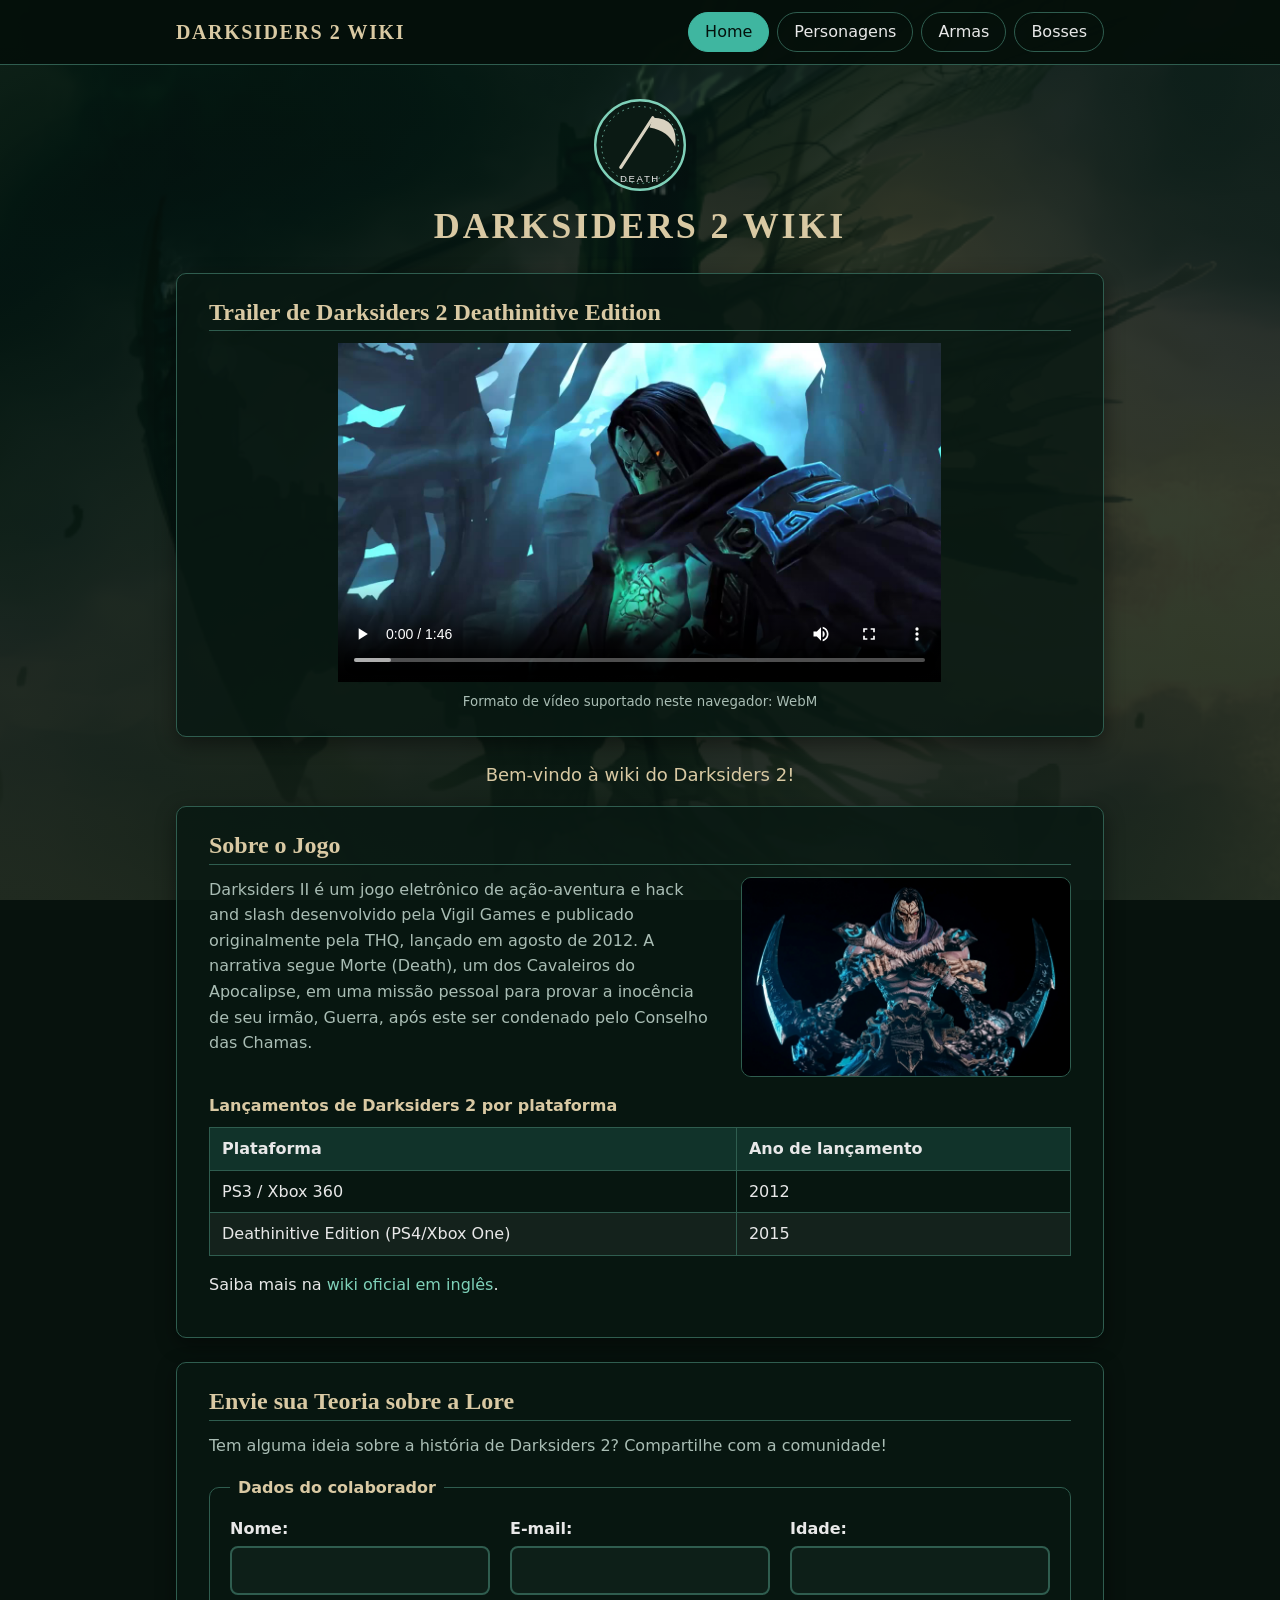
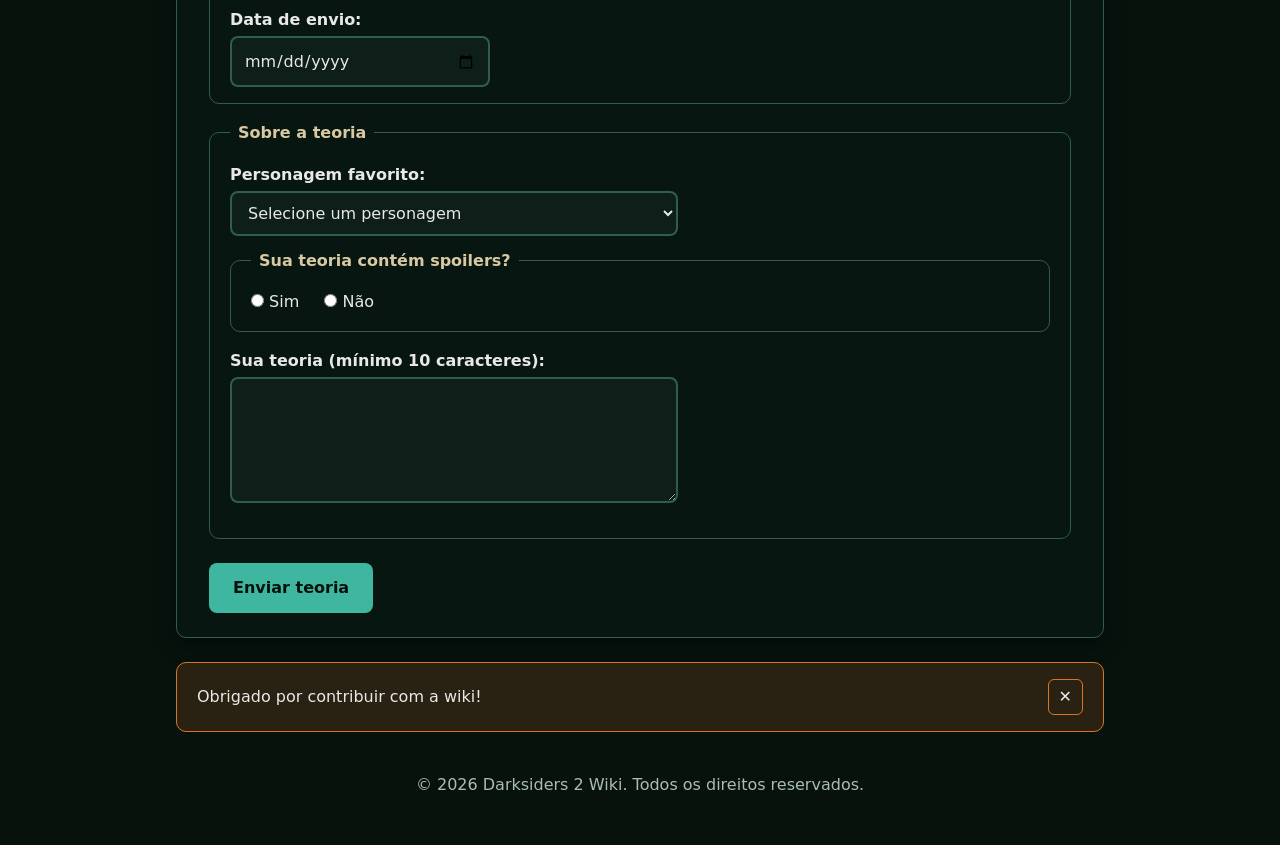
==== commit 17c0dc2b: "Envio do projeto 1.0" ====
--- a/HTML/index.html
+++ b/HTML/index.html
@@ -12,8 +12,6 @@
     <header class="topo" id="cabecalho-principal">
         <nav class="navbar" aria-label="Navegação principal">
             <a href="index.html" class="logo">Darksiders 2 Wiki</a>
-            <!-- Aula 8, Erro 5: botão de verdade (não <div>), com aria-label e aria-expanded desde o HTML.
-                 O comportamento de abrir/fechar vem do js/menu.js (Aula 11) -->
             <button type="button" class="menu-hamburguer" aria-label="Abrir menu"
                     aria-expanded="false" aria-controls="menu-principal">
                 <span class="barra"></span>
@@ -38,8 +36,6 @@
 
     <main class="conteudo">
         <div class="hero">
-            <!-- Aula 5: selo em SVG (modo retido). viewBox define o sistema de coordenadas interno,
-                 e role="img" + <title>/<desc> dão ao selo um nome acessível -->
             <svg class="selo" viewBox="0 0 120 120" width="96" height="96" role="img"
                  aria-labelledby="titulo-selo desc-selo">
                 <title id="titulo-selo">Selo: Morte, Cavaleiro do Apocalipse</title>
@@ -57,9 +53,6 @@
         <section class="card" aria-labelledby="video-heading">
             <h2 id="video-heading">Trailer de Darksiders 2 Deathinitive Edition</h2>
             <div class="video-container">
-                <!-- preload="metadata" escolhido porque o vídeo fica abaixo da dobra da página:
-                     carregamos apenas duração/dimensões do arquivo, sem baixar o vídeo inteiro,
-                     até que o usuário decida clicar em play -->
                 <video controls poster="../Fotos/trailer-poster.jpg" preload="metadata">
                     <source src="../Fotos/trailer.webm" type="video/webm">
                     <source src="../Fotos/trailer.mp4" type="video/mp4">
@@ -118,7 +111,6 @@
             <h2 id="teoria-heading">Envie sua Teoria sobre a Lore</h2>
             <p>Tem alguma ideia sobre a história de Darksiders 2? Compartilhe com a comunidade!</p>
 
-            <!-- sem novalidate: a validação nativa (required, minlength, min/max, type=email) fica ativa -->
             <form>
                 <fieldset class="grade-campos">
                     <legend>Dados do colaborador</legend>
@@ -219,7 +211,6 @@
             </form>
         </section>
 
-        <!-- Exemplo de alerta com botão de ícone acessível (Desafio Extra); o JS em js/main.js fecha o aviso -->
         <div role="alert" id="alerta-exemplo" class="aviso">
             <p>Obrigado por contribuir com a wiki!</p>
             <button type="button" id="fechar-alerta" aria-label="Fechar alerta">✕</button>
--- a/css/style.css
+++ b/css/style.css
@@ -1,44 +1,14 @@
-/* ===== style.css — Darksiders 2 Wiki (Aulas 06, 07 e 08) =====
-
-   AULA 06 — os 4 erros comuns e onde cada um foi evitado:
-   1. margin x padding  -> .card usa PADDING para o fundo preencher o interior da caixa
-                           e MARGIN só para afastar um card do vizinho.
-   2. box-sizing        -> reset.css aplica border-box em tudo (*, ::before, ::after).
-   3. px em tudo        -> fontes, espaçamentos e larguras em rem; px só em bordas,
-                           sombras e media queries, que não devem escalar com o texto.
-   4. cascata           -> nenhuma regra usa o modificador de prioridade nem estilo inline; conflitos são
-                           resolvidos por especificidade e ordem (links: LoVe/HAte).
-
-   AULA 07 — Flexbox, Grid e pseudo-classes:
-   - Layout geral da página em CSS Grid com áreas nomeadas (topo / conteudo / rodape).
-   - Grade de cards com repeat(auto-fit, minmax()): colunas mudam sem media query.
-   - Erro 1 (justify-content x align-items): justify-content distribui no eixo PRINCIPAL
-     (horizontal na navbar), align-items alinha no eixo CRUZADO (vertical).
-   - Erro 3 (grid implícito): só as colunas são explícitas; as linhas nascem sozinhas
-     (grid implícito) e crescem conforme o conteúdo, por isso nada tem altura fixa.
-   - Erro 4: as animações usam transform e opacity, nunca width/height.
-   - Erro 5 (layout thrashing): o JavaScript do projeto não mede nem altera geometria em laço.
-
-   AULA 08 — navegação:
-   - Erro 1 (z-index): o z-index vai no elemento que CRIA o contexto de empilhamento
-     (o header sticky), não no dropdown.
-   - Erro 2: o <li> pai do dropdown tem position: relative.
-   - Erro 3 (sticky): nenhum ancestral do header tem overflow diferente de visible.
-   - Erro 4: o dropdown encosta no item pai (top: 100%, sem margin), sem "buraco" de hover.
-   - Erro 5: o hambúrguer é um <button> com aria-label e aria-expanded. */
-
-/* ---------- Variáveis (paleta tirada da arte do jogo) ---------- */
 :root {
     --cor-fundo: #07120d;
     --cor-card: rgba(8, 24, 18, 0.82);
     --cor-borda: #2f5d4f;
-    --cor-primaria: #3fb6a0;          /* verde-água das foices de Morte */
+    --cor-primaria: #3fb6a0;
     --cor-primaria-clara: #7fd1b9;
-    --cor-osso: #d9c9a3;              /* tom de osso da máscara */
-    --cor-acento: #d9742b;            /* brasa, usada em destaques e no estado :active */
+    --cor-osso: #d9c9a3;
+    --cor-acento: #d9742b;
     --cor-texto: #e8e8e8;
     --cor-texto-suave: #a9bdb4;
-    --cor-visitado: #b9a2e6;          /* lilás claro: o roxo escuro da apostila some no fundo escuro */
+    --cor-visitado: #b9a2e6;
     --raio: 10px;
     --raio-card: 10px;
     --cor-acento-claro: #f0b27a;
@@ -48,13 +18,12 @@
     --fonte-texto: system-ui, -apple-system, "Segoe UI", Roboto, sans-serif;
 }
 
-/* ---------- Base ---------- */
 html {
-    font-size: 100%;                  /* = 16px no padrão, mas respeita a preferência do usuário */
+    font-size: 100%;
 }
 
 body {
-    background-color: var(--cor-fundo);   /* cor de reserva enquanto a imagem não carrega */
+    background-color: var(--cor-fundo);
     background-image:
         linear-gradient(rgba(5, 15, 10, 0.75), rgba(5, 15, 10, 0.85)),
         url("../Fotos/template.png");
@@ -67,8 +36,6 @@
     line-height: 1.6;
     min-height: 100vh;
 
-    /* Aula 07: layout geral em áreas nomeadas. A linha do meio (1fr) absorve a sobra de altura,
-       então o rodapé fica no fim da janela mesmo em páginas curtas. */
     display: grid;
     grid-template-areas:
         "topo"
@@ -77,17 +44,15 @@
     grid-template-rows: auto 1fr auto;
 }
 
-h1, h2, h3 {                          /* agrupamento (,): os três títulos usam a fonte serifada */
+h1, h2, h3 {
     font-family: var(--fonte-titulo);
     line-height: 1.2;
 }
 
 p {
-    margin-bottom: 1rem;              /* o reset zerou as margens; o espaço entre parágrafos volta aqui */
-}
-
-/* ---------- Links: os 4 estados, NESTA ordem (LoVe/HAte) ----------
-   :link, :visited, :hover e :active têm a mesma especificidade, então vence o último declarado. */
+    margin-bottom: 1rem;
+}
+
 a:link {
     color: var(--cor-primaria-clara);
     text-decoration: none;
@@ -102,15 +67,10 @@
     color: var(--cor-acento);
 }
 
-/* ---------- Topo: header sticky + navbar com Flexbox (Aula 8) ---------- */
-/* ID (especificidade 100) porque o cabeçalho é único na página; a classe .topo só liga à área do grid. */
 #cabecalho-principal {
     grid-area: topo;
     position: sticky;
-    top: 0;                           /* sem um deslocamento (top/bottom...) o sticky nunca "ativa" */
-    /* Aula 8, Erro 1: o z-index fica AQUI, em quem cria o contexto de empilhamento (sticky cria um).
-       Dentro dele o dropdown só precisa de z-index: 1. Os cards (position: relative) ficam em outro
-       contexto, e o header inteiro vence por cima deles — sem precisar de z-index: 9999. */
+    top: 0;
     z-index: 100;
     background: rgba(5, 15, 10, 0.94);
     border-bottom: 1px solid var(--cor-borda);
@@ -118,9 +78,9 @@
 
 .navbar {
     display: flex;
-    flex-wrap: wrap;                  /* no celular o menu aberto desce para a linha de baixo */
-    justify-content: space-between;   /* eixo principal: logo à esquerda, menu à direita */
-    align-items: center;              /* eixo cruzado: alinha verticalmente logo e links */
+    flex-wrap: wrap;
+    justify-content: space-between;
+    align-items: center;
     gap: 0.5rem 1rem;
     max-width: 60rem;
     margin: 0 auto;
@@ -151,8 +111,6 @@
     list-style-type: none;
 }
 
-/* Os links do menu têm especificidade maior que os links gerais (.menu a:link = 21 x a:link = 11),
-   então repetem os 4 estados na ordem LoVe/HAte e não herdam o lilás de :visited do site todo. */
 .menu a:link,
 .menu a:visited {
     display: inline-block;
@@ -173,22 +131,19 @@
     color: var(--cor-acento);
     border-color: var(--cor-acento);
 }
-/* .ativo (persistente, marcado no HTML) x :hover (temporário, do navegador): mesma especificidade,
-   por isso .ativo vem por último e vence o empate. */
 .menu a.ativo {
     background-color: var(--cor-primaria);
     border-color: var(--cor-primaria);
     color: #04110c;
 }
 
-/* Dropdown: lista aninhada, escondida por padrão, revelada por :hover ou foco de teclado */
 .tem-dropdown {
-    position: relative;               /* Erro 2: o dropdown absoluto se ancora neste <li> */
+    position: relative;
 }
 .dropdown {
     display: none;
     position: absolute;
-    top: 100%;                        /* encostado no pai: sem "buraco" onde o :hover se perde (Erro 4) */
+    top: 100%;
     left: 0;
     z-index: 1;
     min-width: 13rem;
@@ -212,7 +167,6 @@
     white-space: nowrap;
 }
 
-/* Hambúrguer: <button> real (Erro 5). Escondido no desktop; visível no celular (media query no fim). */
 .menu-hamburguer {
     display: none;
     flex-direction: column;
@@ -227,13 +181,12 @@
     height: 3px;
     background: var(--cor-texto);
     border-radius: 2px;
-    transition: transform 0.2s ease, opacity 0.2s ease;   /* transform/opacity: não forçam reflow (Erro 4) */
+    transition: transform 0.2s ease, opacity 0.2s ease;
 }
 .menu-hamburguer:focus-visible {
     outline: 2px solid var(--cor-primaria-clara);
     outline-offset: 2px;
 }
-/* Menu aberto: as barras viram um X (aria-expanded é atualizado pelo js/menu.js) */
 .menu-hamburguer[aria-expanded="true"] .barra:nth-child(1) {
     transform: translateY(8px) rotate(45deg);
 }
@@ -244,7 +197,6 @@
     transform: translateY(-8px) rotate(-45deg);
 }
 
-/* ---------- Conteúdo principal ---------- */
 .conteudo {
     grid-area: conteudo;
     width: 100%;
@@ -264,7 +216,7 @@
     text-transform: uppercase;
 }
 
-.selo {                               /* SVG da Aula 5: inline por padrão, aqui vira bloco centralizado */
+.selo {
     display: block;
     margin: 0 auto 0.75rem;
 }
@@ -275,8 +227,6 @@
     font-size: 1.125rem;
 }
 
-/* Erro 1 (margin x padding): o PADDING mantém o fundo do card preenchendo o espaço interno;
-   a MARGIN só separa um card do próximo. */
 .card {
     background: var(--cor-card);
     border: 1px solid var(--cor-borda);
@@ -293,7 +243,7 @@
     padding-bottom: 0.25rem;
     border-bottom: 1px solid var(--cor-borda);
 }
-.card h2 + p {                        /* irmão adjacente (+): o parágrafo logo depois de um h2 */
+.card h2 + p {
     color: var(--cor-texto-suave);
 }
 .card h3 {
@@ -308,10 +258,10 @@
 }
 
 .grupo {
-    scroll-margin-top: 5rem;          /* o link âncora não fica escondido atrás do header sticky */
-}
-
-.card ul {                            /* listas de conteúdo (o menu tem seus próprios seletores, mais fortes) */
+    scroll-margin-top: 5rem;
+}
+
+.card ul {
     list-style-type: square;
     padding-left: 1.5rem;
     margin-bottom: 1rem;
@@ -328,9 +278,6 @@
     border-radius: var(--raio);
 }
 
-/* Flexbox (Aula 07): texto e foto lado a lado; quando falta espaço, a foto desce (flex-wrap).
-   Erro 2: flex-grow divide só o espaço LIVRE, depois do flex-basis — os tamanhos finais não
-   são iguais. Aqui o texto (basis 18rem, grow 1) fica com a sobra e a foto mantém o tamanho dela. */
 .sobre-jogo {
     display: flex;
     flex-wrap: wrap;
@@ -347,8 +294,6 @@
     flex: 0 0 auto;
 }
 
-/* Grid (Aula 07): auto-fit + minmax = quantas colunas de pelo menos 15rem couberem,
-   sem nenhuma media query. As linhas são implícitas e crescem com o conteúdo (Erro 3). */
 .grade-cards {
     display: grid;
     grid-template-columns: repeat(auto-fit, minmax(min(100%, 15rem), 1fr));
@@ -357,31 +302,30 @@
 }
 
 .card-item {
-    position: relative;               /* âncora do ::before decorativo */
+    position: relative;
     padding: 1rem 1.25rem;
     background: rgba(255, 255, 255, 0.04);
     border: 1px solid var(--cor-borda);
     border-radius: var(--raio-card);
     transition: var(--transicao-padrao);
 }
-.card-item h3 {                       /* declarado depois de .card h3: mesma especificidade, vence a ordem */
+.card-item h3 {
     margin: 0 0 0.5rem;
-    padding-right: 1.5rem;            /* espaço para o ícone decorativo */
+    padding-right: 1.5rem;
 }
 .card-item p:last-child {
     margin-bottom: 0;
 }
-.card-item::before {                  /* pseudo-elemento decorativo: adaga (†) no canto */
+.card-item::before {
     content: "\2020";
     position: absolute;
     top: 0.5rem;
     right: 0.875rem;
     color: var(--cor-acento);
 }
-/* Pseudo-classes: estado (:hover, :focus-within) e posição (:nth-child, :first-child) */
 .card-item:hover,
 .card-item:focus-within {
-    transform: translateY(-4px);      /* transform, não margin/top: não força reflow (Erro 4) */
+    transform: translateY(-4px);
     border-color: var(--cor-primaria);
 }
 .card-item:nth-child(even) {
@@ -391,7 +335,6 @@
     border-top: 3px solid var(--cor-acento);
 }
 
-/* ---------- Tabela ---------- */
 .tabela-lancamentos {
     border-collapse: collapse;
     width: 100%;
@@ -418,8 +361,6 @@
     background: rgba(255, 255, 255, 0.05);
 }
 
-/* ---------- Vídeo e gráfico (Aulas 4 e 5) ---------- */
-/* width="70%" não é válido como atributo do <video> (só aceita pixels), por isso fica no CSS */
 .video-container video {
     display: block;
     width: 70%;
@@ -434,8 +375,6 @@
     color: var(--cor-texto-suave);
 }
 
-/* O tamanho real do canvas vem dos atributos width/height do HTML (Erro 1 da Aula 5);
-   o CSS só permite reduzir em telas estreitas, sem esticar a grade de pixels */
 .grafico canvas {
     display: block;
     max-width: 100%;
@@ -451,7 +390,6 @@
     color: var(--cor-texto-suave);
 }
 
-/* ---------- Formulário (Aula 3) ---------- */
 fieldset {
     border: 1px solid var(--cor-borda);
     border-radius: var(--raio);
@@ -473,7 +411,6 @@
     font-weight: 600;
 }
 
-/* Seletores de atributo [type=...] (10 cada) cobrem os campos de uma vez só */
 input[type="text"],
 input[type="email"],
 input[type="number"],
@@ -493,11 +430,11 @@
 select:focus,
 textarea:focus {
     border-color: var(--cor-primaria-clara);
-    outline: 2px solid var(--cor-primaria-clara);   /* foco continua visível para quem navega com teclado */
+    outline: 2px solid var(--cor-primaria-clara);
     outline-offset: 2px;
 }
 
-fieldset fieldset label {             /* os rótulos do Sim/Não ficam lado a lado */
+fieldset fieldset label {
     display: inline-block;
     margin-right: 1.25rem;
 }
@@ -521,17 +458,15 @@
     outline-offset: 2px;
 }
 
-/* Grid no formulário: os 4 campos do primeiro fieldset se organizam em colunas sozinhos */
 .grade-campos {
     display: grid;
     grid-template-columns: repeat(auto-fit, minmax(min(100%, 14rem), 1fr));
     gap: 0.75rem 1.25rem;
 }
 .grade-campos .campo {
-    margin-bottom: 0;                 /* o espaçamento vem do gap */
-}
-
-/* ---------- Painel de análise e selos de nível (criados pelo js/painel.js, Aula 11) ---------- */
+    margin-bottom: 0;
+}
+
 .estatisticas {
     display: grid;
     grid-template-columns: repeat(auto-fit, minmax(min(100%, 8rem), 1fr));
@@ -611,7 +546,6 @@
     background: var(--cor-osso);
 }
 
-/* ---------- Aviso (alerta com botão de fechar) ---------- */
 .aviso {
     display: flex;
     align-items: center;
@@ -635,7 +569,6 @@
     cursor: pointer;
 }
 
-/* ---------- Rodapé ---------- */
 .rodape {
     grid-area: rodape;
     padding: 1rem 1rem 2rem;
@@ -643,7 +576,6 @@
     color: var(--cor-texto-suave);
 }
 
-/* ---------- Telas estreitas (px é o certo para breakpoints) ---------- */
 @media (max-width: 640px) {
     .card {
         padding: 1.25rem 1rem;
@@ -655,8 +587,6 @@
         font-size: 1.75rem;
     }
 
-    /* Aula 8: menu recolhido atrás do hambúrguer. A classe .js é adicionada pelo js/menu.js;
-       sem JavaScript o menu continua visível, em vez de ficar inacessível. */
     .js .menu-hamburguer {
         display: flex;
     }
@@ -674,7 +604,7 @@
         display: block;
         text-align: center;
     }
-    .dropdown {                       /* no toque não existe hover: submenu sempre visível, em lista */
+    .dropdown {
         display: block;
         position: static;
         min-width: 0;
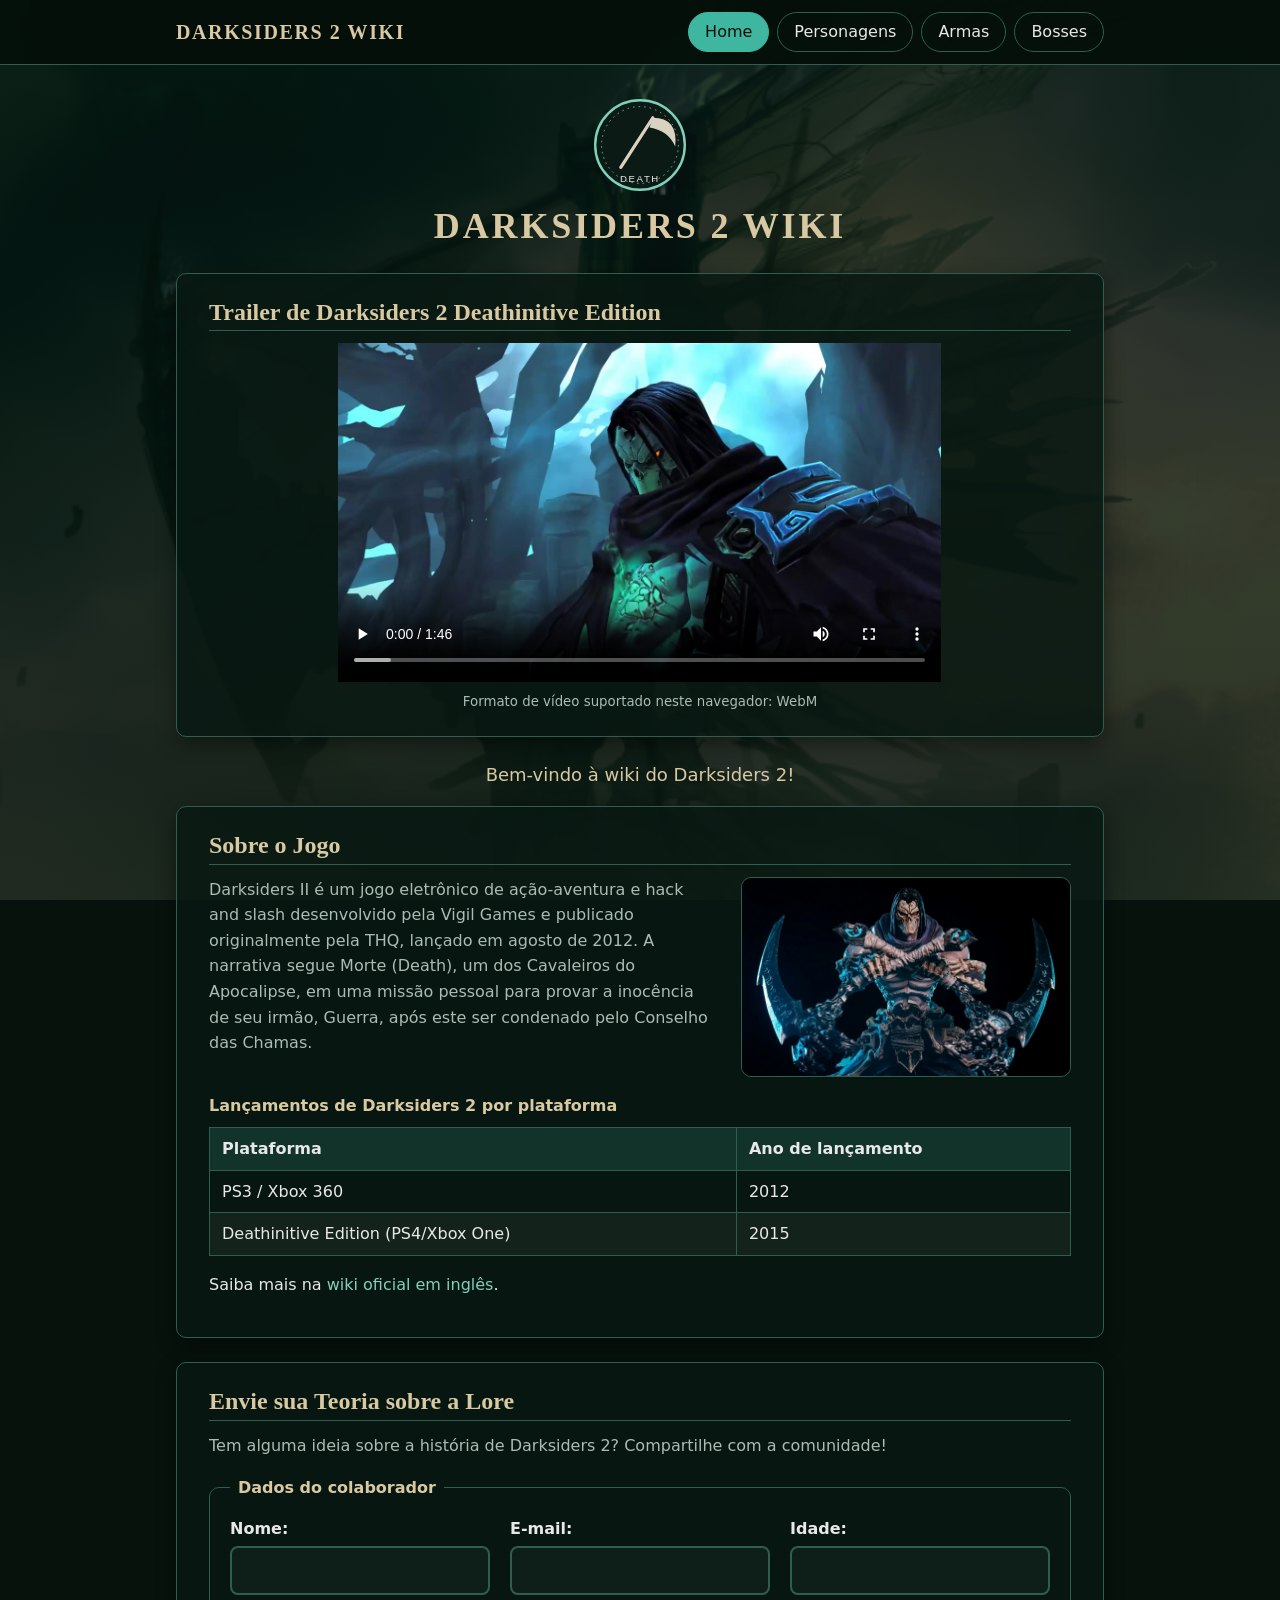
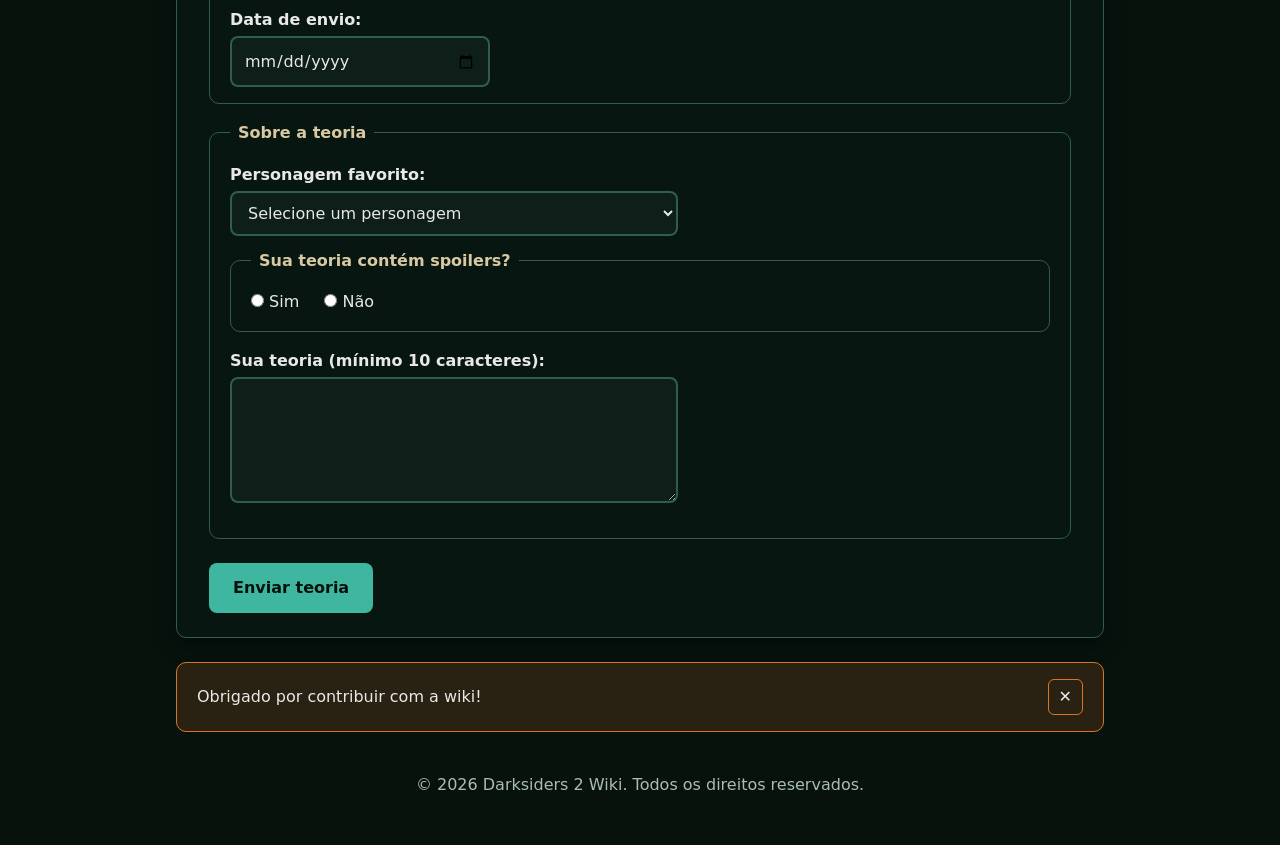
==== commit 7115fa5f: "Redução de linhas de códigos" ====
--- a/HTML/index.html
+++ b/HTML/index.html
@@ -12,11 +12,8 @@
     <header class="topo" id="cabecalho-principal">
         <nav class="navbar" aria-label="Navegação principal">
             <a href="index.html" class="logo">Darksiders 2 Wiki</a>
-            <button type="button" class="menu-hamburguer" aria-label="Abrir menu"
-                    aria-expanded="false" aria-controls="menu-principal">
-                <span class="barra"></span>
-                <span class="barra"></span>
-                <span class="barra"></span>
+            <button type="button" class="menu-hamburguer" aria-label="Abrir menu" aria-expanded="false" aria-controls="menu-principal">
+                <span class="barra"></span><span class="barra"></span><span class="barra"></span>
             </button>
             <ul class="menu" id="menu-principal">
                 <li><a href="index.html" class="ativo" aria-current="page">Home</a></li>
@@ -36,20 +33,17 @@
 
     <main class="conteudo">
         <div class="hero">
-            <svg class="selo" viewBox="0 0 120 120" width="96" height="96" role="img"
-                 aria-labelledby="titulo-selo desc-selo">
+            <svg class="selo" viewBox="0 0 120 120" width="96" height="96" role="img" aria-labelledby="titulo-selo desc-selo">
                 <title id="titulo-selo">Selo: Morte, Cavaleiro do Apocalipse</title>
                 <desc id="desc-selo">Círculo com borda verde-água e uma foice branca ao centro, acima do texto DEATH.</desc>
                 <circle cx="60" cy="60" r="56" fill="#0b1a14" stroke="#7fd1b9" stroke-width="3" />
                 <circle cx="60" cy="60" r="48" fill="none" stroke="#7fd1b9" stroke-width="1" stroke-dasharray="2 5" />
                 <line x1="36" y1="88" x2="76" y2="26" stroke="#d9d2c0" stroke-width="4" stroke-linecap="round" />
                 <path d="M76 26 Q108 26 104 62 Q96 42 72 38 Z" fill="#d9d2c0" />
-                <text x="60" y="106" font-size="12" font-family="sans-serif" letter-spacing="2"
-                      text-anchor="middle" fill="#e8e8e8">DEATH</text>
+                <text x="60" y="106" font-size="12" font-family="sans-serif" letter-spacing="2" text-anchor="middle" fill="#e8e8e8">DEATH</text>
             </svg>
             <h1>Darksiders 2 Wiki</h1>
         </div>
-
         <section class="card" aria-labelledby="video-heading">
             <h2 id="video-heading">Trailer de Darksiders 2 Deathinitive Edition</h2>
             <div class="video-container">
@@ -62,106 +56,50 @@
                 <small id="formato-suportado" aria-live="polite"></small>
             </div>
         </section>
-
         <p class="boas-vindas">Bem-vindo à wiki do Darksiders 2!</p>
-
         <section class="card" aria-labelledby="sobre-heading">
             <h2 id="sobre-heading">Sobre o Jogo</h2>
             <div class="sobre-jogo">
-                <p>
-                    Darksiders II é um jogo eletrônico de ação-aventura e hack and slash
-                    desenvolvido pela Vigil Games e publicado originalmente pela THQ,
-                    lançado em agosto de 2012. A narrativa segue Morte (Death), um dos
-                    Cavaleiros do Apocalipse, em uma missão pessoal para provar a
-                    inocência de seu irmão, Guerra, após este ser condenado pelo
-                    Conselho das Chamas.
-                </p>
-
-                <img class="foto-destaque" src="../Fotos/Morte fundo preto.jpeg" alt="Morte, protagonista de Darksiders 2, empunhando suas duas foices gêmeas"
-                     width="330" height="200">
+                <p>Darksiders II é um jogo eletrônico de ação-aventura e hack and slash desenvolvido pela Vigil Games e publicado originalmente pela THQ, lançado em agosto de 2012. A narrativa segue Morte (Death), um dos Cavaleiros do Apocalipse, em uma missão pessoal para provar a inocência de seu irmão, Guerra, após este ser condenado pelo Conselho das Chamas.</p>
+                <img class="foto-destaque" src="../Fotos/Morte fundo preto.jpeg" alt="Morte, protagonista de Darksiders 2, empunhando suas duas foices gêmeas" width="330" height="200">
             </div>
-
             <table class="tabela-lancamentos">
                 <caption>Lançamentos de Darksiders 2 por plataforma</caption>
                 <thead>
-                    <tr>
-                        <th scope="col">Plataforma</th>
-                        <th scope="col">Ano de lançamento</th>
-                    </tr>
+                    <tr><th scope="col">Plataforma</th><th scope="col">Ano de lançamento</th></tr>
                 </thead>
                 <tbody>
-                    <tr>
-                        <td>PS3 / Xbox 360</td>
-                        <td>2012</td>
-                    </tr>
-                    <tr>
-                        <td>Deathinitive Edition (PS4/Xbox One)</td>
-                        <td>2015</td>
-                    </tr>
+                    <tr><td>PS3 / Xbox 360</td><td>2012</td></tr>
+                    <tr><td>Deathinitive Edition (PS4/Xbox One)</td><td>2015</td></tr>
                 </tbody>
             </table>
-
-            <p>
-                Saiba mais na
-                <a href="https://darksiders.fandom.com/" target="_blank" rel="noopener noreferrer">wiki oficial em inglês</a>.
-            </p>
+            <p>Saiba mais na <a href="https://darksiders.fandom.com/" target="_blank" rel="noopener noreferrer">wiki oficial em inglês</a>.</p>
         </section>
-
         <section class="card" aria-labelledby="teoria-heading">
             <h2 id="teoria-heading">Envie sua Teoria sobre a Lore</h2>
             <p>Tem alguma ideia sobre a história de Darksiders 2? Compartilhe com a comunidade!</p>
-
             <form>
                 <fieldset class="grade-campos">
                     <legend>Dados do colaborador</legend>
-
                     <div class="campo">
                         <label for="nome">Nome:</label>
-                        <input
-                            type="text"
-                            id="nome"
-                            name="nome"
-                            required
-                            minlength="2"
-                            autocomplete="name"
-                        >
+                        <input type="text" id="nome" name="nome" required minlength="2" autocomplete="name">
                     </div>
-
                     <div class="campo">
                         <label for="email">E-mail:</label>
-                        <input
-                            type="email"
-                            id="email"
-                            name="email"
-                            required
-                            autocomplete="email"
-                        >
+                        <input type="email" id="email" name="email" required autocomplete="email">
                     </div>
-
                     <div class="campo">
                         <label for="idade">Idade:</label>
-                        <input
-                            type="number"
-                            id="idade"
-                            name="idade"
-                            min="10"
-                            max="120"
-                        >
+                        <input type="number" id="idade" name="idade" min="10" max="120">
                     </div>
-
                     <div class="campo">
                         <label for="data-envio">Data de envio:</label>
-                        <input
-                            type="date"
-                            id="data-envio"
-                            name="data-envio"
-                        >
+                        <input type="date" id="data-envio" name="data-envio">
                     </div>
                 </fieldset>
-
                 <fieldset>
                     <legend>Sobre a teoria</legend>
-
                     <div class="campo">
                         <label for="personagem">Personagem favorito:</label>
                         <select id="personagem" name="personagem">
@@ -172,45 +110,19 @@
                             <option value="discordia">Discórdia</option>
                         </select>
                     </div>
-
                     <fieldset>
                         <legend>Sua teoria contém spoilers?</legend>
-                        <label for="spoiler-sim">
-                            <input
-                                type="radio"
-                                id="spoiler-sim"
-                                name="spoiler"
-                                value="sim"
-                            >
-                            Sim
-                        </label>
-                        <label for="spoiler-nao">
-                            <input
-                                type="radio"
-                                id="spoiler-nao"
-                                name="spoiler"
-                                value="nao"
-                            >
-                            Não
-                        </label>
+                        <label for="spoiler-sim"><input type="radio" id="spoiler-sim" name="spoiler" value="sim"> Sim</label>
+                        <label for="spoiler-nao"><input type="radio" id="spoiler-nao" name="spoiler" value="nao"> Não</label>
                     </fieldset>
-
                     <div class="campo">
                         <label for="teoria">Sua teoria (mínimo 10 caracteres):</label>
-                        <textarea
-                            id="teoria"
-                            name="teoria"
-                            required
-                            minlength="10"
-                            rows="4"
-                        ></textarea>
+                        <textarea id="teoria" name="teoria" required minlength="10" rows="4"></textarea>
                     </div>
                 </fieldset>
-
                 <button type="submit" class="botao">Enviar teoria</button>
             </form>
         </section>
-
         <div role="alert" id="alerta-exemplo" class="aviso">
             <p>Obrigado por contribuir com a wiki!</p>
             <button type="button" id="fechar-alerta" aria-label="Fechar alerta">✕</button>
--- a/css/style.css
+++ b/css/style.css
@@ -6,66 +6,38 @@
     --cor-primaria-clara: #7fd1b9;
     --cor-osso: #d9c9a3;
     --cor-acento: #d9742b;
+    --cor-acento-claro: #f0b27a;
     --cor-texto: #e8e8e8;
     --cor-texto-suave: #a9bdb4;
     --cor-visitado: #b9a2e6;
     --raio: 10px;
-    --raio-card: 10px;
-    --cor-acento-claro: #f0b27a;
+    --sombra: 0 6px 20px rgba(0, 0, 0, 0.45);
     --transicao-padrao: transform 0.2s ease, border-color 0.2s ease;
-    --sombra: 0 6px 20px rgba(0, 0, 0, 0.45);
     --fonte-titulo: Georgia, "Times New Roman", serif;
     --fonte-texto: system-ui, -apple-system, "Segoe UI", Roboto, sans-serif;
 }
 
-html {
-    font-size: 100%;
-}
+html { font-size: 100%; }
 
 body {
-    background-color: var(--cor-fundo);
-    background-image:
-        linear-gradient(rgba(5, 15, 10, 0.75), rgba(5, 15, 10, 0.85)),
-        url("../Fotos/template.png");
-    background-size: cover;
-    background-position: center;
-    background-attachment: fixed;
-    background-repeat: no-repeat;
+    background: linear-gradient(rgba(5, 15, 10, 0.75), rgba(5, 15, 10, 0.85)) center / cover no-repeat fixed,
+        url("../Fotos/template.png") center / cover no-repeat fixed var(--cor-fundo);
     color: var(--cor-texto);
     font-family: var(--fonte-texto);
     line-height: 1.6;
     min-height: 100vh;
-
     display: grid;
-    grid-template-areas:
-        "topo"
-        "conteudo"
-        "rodape";
+    grid-template-areas: "topo" "conteudo" "rodape";
     grid-template-rows: auto 1fr auto;
 }
 
-h1, h2, h3 {
-    font-family: var(--fonte-titulo);
-    line-height: 1.2;
-}
-
-p {
-    margin-bottom: 1rem;
-}
-
-a:link {
-    color: var(--cor-primaria-clara);
-    text-decoration: none;
-}
-a:visited {
-    color: var(--cor-visitado);
-}
-a:hover {
-    text-decoration: underline;
-}
-a:active {
-    color: var(--cor-acento);
-}
+h1, h2, h3 { font-family: var(--fonte-titulo); line-height: 1.2; }
+p { margin-bottom: 1rem; }
+
+a:link { color: var(--cor-primaria-clara); text-decoration: none; }
+a:visited { color: var(--cor-visitado); }
+a:hover { text-decoration: underline; }
+a:active { color: var(--cor-acento); }
 
 #cabecalho-principal {
     grid-area: topo;
@@ -87,8 +59,7 @@
     padding: 0.75rem 1rem;
 }
 
-.logo:link,
-.logo:visited {
+.logo:link, .logo:visited {
     color: var(--cor-osso);
     font-family: var(--fonte-titulo);
     font-size: 1.25rem;
@@ -96,23 +67,12 @@
     letter-spacing: 0.08em;
     text-transform: uppercase;
 }
-.logo:hover {
-    color: var(--cor-acento-claro);
-    text-decoration: none;
-}
-.logo:active {
-    color: var(--cor-acento);
-}
-
-.menu {
-    display: flex;
-    align-items: center;
-    gap: 0.5rem;
-    list-style-type: none;
-}
-
-.menu a:link,
-.menu a:visited {
+.logo:hover { color: var(--cor-acento-claro); text-decoration: none; }
+.logo:active { color: var(--cor-acento); }
+
+.menu { display: flex; align-items: center; gap: 0.5rem; list-style-type: none; }
+
+.menu a:link, .menu a:visited {
     display: inline-block;
     padding: 0.4rem 1rem;
     color: var(--cor-texto);
@@ -120,26 +80,16 @@
     border-radius: 999px;
     transition: color 0.2s ease, background-color 0.2s ease, border-color 0.2s ease;
 }
-.menu a:hover,
-.menu a:focus-visible {
+.menu a:hover, .menu a:focus-visible {
     color: var(--cor-primaria-clara);
     border-color: var(--cor-primaria);
     background-color: rgba(63, 182, 160, 0.12);
     text-decoration: none;
 }
-.menu a:active {
-    color: var(--cor-acento);
-    border-color: var(--cor-acento);
-}
-.menu a.ativo {
-    background-color: var(--cor-primaria);
-    border-color: var(--cor-primaria);
-    color: #04110c;
-}
-
-.tem-dropdown {
-    position: relative;
-}
+.menu a:active { color: var(--cor-acento); border-color: var(--cor-acento); }
+.menu a.ativo { background-color: var(--cor-primaria); border-color: var(--cor-primaria); color: #04110c; }
+
+.tem-dropdown { position: relative; }
 .dropdown {
     display: none;
     position: absolute;
@@ -154,12 +104,8 @@
     box-shadow: var(--sombra);
     list-style-type: none;
 }
-.tem-dropdown:hover .dropdown,
-.tem-dropdown:focus-within .dropdown {
-    display: block;
-}
-.dropdown a:link,
-.dropdown a:visited {
+.tem-dropdown:hover .dropdown, .tem-dropdown:focus-within .dropdown { display: block; }
+.dropdown a:link, .dropdown a:visited {
     display: block;
     padding: 0.5rem 1rem;
     border: none;
@@ -183,49 +129,17 @@
     border-radius: 2px;
     transition: transform 0.2s ease, opacity 0.2s ease;
 }
-.menu-hamburguer:focus-visible {
-    outline: 2px solid var(--cor-primaria-clara);
-    outline-offset: 2px;
-}
-.menu-hamburguer[aria-expanded="true"] .barra:nth-child(1) {
-    transform: translateY(8px) rotate(45deg);
-}
-.menu-hamburguer[aria-expanded="true"] .barra:nth-child(2) {
-    opacity: 0;
-}
-.menu-hamburguer[aria-expanded="true"] .barra:nth-child(3) {
-    transform: translateY(-8px) rotate(-45deg);
-}
-
-.conteudo {
-    grid-area: conteudo;
-    width: 100%;
-    max-width: 60rem;
-    margin: 0 auto;
-    padding: 0 1rem;
-}
-
-.hero {
-    padding: 2rem 0 1.5rem;
-    text-align: center;
-}
-.hero h1 {
-    color: var(--cor-osso);
-    font-size: 2.25rem;
-    letter-spacing: 0.08em;
-    text-transform: uppercase;
-}
-
-.selo {
-    display: block;
-    margin: 0 auto 0.75rem;
-}
-
-.boas-vindas {
-    text-align: center;
-    color: var(--cor-osso);
-    font-size: 1.125rem;
-}
+.menu-hamburguer:focus-visible { outline: 2px solid var(--cor-primaria-clara); outline-offset: 2px; }
+.menu-hamburguer[aria-expanded="true"] .barra:nth-child(1) { transform: translateY(8px) rotate(45deg); }
+.menu-hamburguer[aria-expanded="true"] .barra:nth-child(2) { opacity: 0; }
+.menu-hamburguer[aria-expanded="true"] .barra:nth-child(3) { transform: translateY(-8px) rotate(-45deg); }
+
+.conteudo { grid-area: conteudo; width: 100%; max-width: 60rem; margin: 0 auto; padding: 0 1rem; }
+
+.hero { padding: 2rem 0 1.5rem; text-align: center; }
+.hero h1 { color: var(--cor-osso); font-size: 2.25rem; letter-spacing: 0.08em; text-transform: uppercase; }
+.selo { display: block; margin: 0 auto 0.75rem; }
+.boas-vindas { text-align: center; color: var(--cor-osso); font-size: 1.125rem; }
 
 .card {
     background: var(--cor-card);
@@ -235,7 +149,6 @@
     padding: 1.5rem 2rem;
     margin-bottom: 1.5rem;
 }
-
 .card h2 {
     color: var(--cor-osso);
     font-size: 1.5rem;
@@ -243,180 +156,48 @@
     padding-bottom: 0.25rem;
     border-bottom: 1px solid var(--cor-borda);
 }
-.card h2 + p {
-    color: var(--cor-texto-suave);
-}
-.card h3 {
-    color: var(--cor-primaria-clara);
-    font-size: 1.125rem;
-    margin: 1.25rem 0 0.25rem;
-}
-
-.aviso-texto {
-    margin: 1rem 0 0;
-    color: var(--cor-texto-suave);
-}
-
-.grupo {
-    scroll-margin-top: 5rem;
-}
-
-.card ul {
-    list-style-type: square;
-    padding-left: 1.5rem;
-    margin-bottom: 1rem;
-}
-.card li {
-    padding: 0.25rem 0;
-}
-
-.foto-destaque {
-    display: block;
-    max-width: 100%;
-    height: auto;
-    border: 1px solid var(--cor-borda);
-    border-radius: var(--raio);
-}
-
-.sobre-jogo {
-    display: flex;
-    flex-wrap: wrap;
-    align-items: flex-start;
-    gap: 1.5rem;
-    margin-bottom: 1rem;
-}
-.sobre-jogo p {
-    flex: 1 1 18rem;
-    margin-bottom: 0;
-    color: var(--cor-texto-suave);
-}
-.sobre-jogo .foto-destaque {
-    flex: 0 0 auto;
-}
-
-.grade-cards {
-    display: grid;
-    grid-template-columns: repeat(auto-fit, minmax(min(100%, 15rem), 1fr));
-    gap: 1rem;
-    margin-top: 1rem;
-}
-
-.card-item {
-    position: relative;
-    padding: 1rem 1.25rem;
-    background: rgba(255, 255, 255, 0.04);
-    border: 1px solid var(--cor-borda);
-    border-radius: var(--raio-card);
-    transition: var(--transicao-padrao);
-}
-.card-item h3 {
-    margin: 0 0 0.5rem;
-    padding-right: 1.5rem;
-}
-.card-item p:last-child {
-    margin-bottom: 0;
-}
-.card-item::before {
-    content: "\2020";
-    position: absolute;
-    top: 0.5rem;
-    right: 0.875rem;
-    color: var(--cor-acento);
-}
-.card-item:hover,
-.card-item:focus-within {
-    transform: translateY(-4px);
-    border-color: var(--cor-primaria);
-}
-.card-item:nth-child(even) {
-    background: rgba(63, 182, 160, 0.07);
-}
-.card-item:first-child {
-    border-top: 3px solid var(--cor-acento);
-}
-
-.tabela-lancamentos {
-    border-collapse: collapse;
-    width: 100%;
-    margin: 1rem 0;
-}
-.tabela-lancamentos caption {
-    caption-side: top;
-    text-align: left;
-    font-weight: 600;
-    color: var(--cor-osso);
-    padding-bottom: 0.5rem;
-}
-.tabela-lancamentos th,
-.tabela-lancamentos td {
-    border: 1px solid var(--cor-borda);
-    padding: 0.5rem 0.75rem;
-    text-align: left;
-}
-.tabela-lancamentos th {
-    background: rgba(63, 182, 160, 0.18);
-    font-weight: 600;
-}
-.tabela-lancamentos tbody tr:nth-child(even) {
-    background: rgba(255, 255, 255, 0.05);
-}
-
-.video-container video {
-    display: block;
-    width: 70%;
-    max-width: 100%;
-    height: auto;
-    margin: 0 auto;
-}
-#formato-suportado {
-    display: block;
-    margin-top: 0.5rem;
-    text-align: center;
-    color: var(--cor-texto-suave);
-}
-
-.grafico canvas {
-    display: block;
-    max-width: 100%;
-    height: auto;
-    margin: 0 auto;
-    background: rgba(0, 0, 0, 0.35);
-    border-radius: 8px;
-}
-.grafico figcaption {
-    margin-top: 0.5rem;
-    text-align: center;
-    font-size: 0.9rem;
-    color: var(--cor-texto-suave);
-}
-
-fieldset {
-    border: 1px solid var(--cor-borda);
-    border-radius: var(--raio);
-    padding: 1rem 1.25rem;
-    margin-bottom: 1rem;
-}
-legend {
-    padding: 0 0.5rem;
-    font-weight: 600;
-    color: var(--cor-osso);
-}
-
-.campo {
-    margin-bottom: 0.75rem;
-}
-.campo label {
-    display: block;
-    margin-bottom: 0.25rem;
-    font-weight: 600;
-}
-
-input[type="text"],
-input[type="email"],
-input[type="number"],
-input[type="date"],
-select,
-textarea {
+.card h2 + p { color: var(--cor-texto-suave); }
+.card h3 { color: var(--cor-primaria-clara); font-size: 1.125rem; margin: 0 0 0.5rem; padding-right: 1.5rem; }
+
+.grupo { scroll-margin-top: 5rem; }
+
+.foto-destaque { display: block; max-width: 100%; height: auto; border: 1px solid var(--cor-borda); border-radius: var(--raio); }
+.sobre-jogo { display: flex; flex-wrap: wrap; align-items: flex-start; gap: 1.5rem; margin-bottom: 1rem; }
+.sobre-jogo p { flex: 1 1 18rem; margin-bottom: 0; color: var(--cor-texto-suave); }
+.sobre-jogo .foto-destaque { flex: 0 0 auto; }
+
+.grade-cards { display: grid; grid-template-columns: repeat(auto-fit, minmax(min(100%, 15rem), 1fr)); gap: 1rem; margin-top: 1rem; }
+
+.card-item, .estatistica { background: rgba(255, 255, 255, 0.04); border: 1px solid var(--cor-borda); border-radius: var(--raio); }
+.card-item { position: relative; padding: 1rem 1.25rem; transition: var(--transicao-padrao); }
+.card-item p:last-child { margin-bottom: 0; }
+.card-item::before { content: "\2020"; position: absolute; top: 0.5rem; right: 0.875rem; color: var(--cor-acento); }
+.card-item:hover, .card-item:focus-within { transform: translateY(-4px); border-color: var(--cor-primaria); }
+.card-item:nth-child(even) { background: rgba(63, 182, 160, 0.07); }
+.card-item:first-child { border-top: 3px solid var(--cor-acento); }
+
+.tabela-lancamentos { border-collapse: collapse; width: 100%; margin: 1rem 0; }
+.tabela-lancamentos caption { caption-side: top; text-align: left; font-weight: 600; color: var(--cor-osso); padding-bottom: 0.5rem; }
+.tabela-lancamentos th, .tabela-lancamentos td { border: 1px solid var(--cor-borda); padding: 0.5rem 0.75rem; text-align: left; }
+.tabela-lancamentos th { background: rgba(63, 182, 160, 0.18); font-weight: 600; }
+.tabela-lancamentos tbody tr:nth-child(even) { background: rgba(255, 255, 255, 0.05); }
+
+.video-container video { display: block; width: 70%; max-width: 100%; height: auto; margin: 0 auto; }
+#formato-suportado { display: block; margin-top: 0.5rem; text-align: center; color: var(--cor-texto-suave); }
+
+.grafico canvas { display: block; max-width: 100%; height: auto; margin: 0 auto; background: rgba(0, 0, 0, 0.35); border-radius: 8px; }
+.grafico figcaption { margin-top: 0.5rem; text-align: center; font-size: 0.9rem; color: var(--cor-texto-suave); }
+
+fieldset { border: 1px solid var(--cor-borda); border-radius: var(--raio); padding: 1rem 1.25rem; margin-bottom: 1rem; }
+legend { padding: 0 0.5rem; font-weight: 600; color: var(--cor-osso); }
+fieldset fieldset label { display: inline-block; margin-right: 1.25rem; }
+
+.campo { margin-bottom: 0.75rem; }
+.campo label { display: block; margin-bottom: 0.25rem; font-weight: 600; }
+.grade-campos { display: grid; grid-template-columns: repeat(auto-fit, minmax(min(100%, 14rem), 1fr)); gap: 0.75rem 1.25rem; }
+.grade-campos .campo { margin-bottom: 0; }
+
+input[type="text"], input[type="email"], input[type="number"], input[type="date"], select, textarea {
     width: 100%;
     max-width: 28rem;
     padding: 0.6rem 0.75rem;
@@ -426,17 +207,10 @@
     border-radius: 8px;
     transition: border-color 0.2s;
 }
-input:focus,
-select:focus,
-textarea:focus {
+input:focus, select:focus, textarea:focus {
     border-color: var(--cor-primaria-clara);
     outline: 2px solid var(--cor-primaria-clara);
     outline-offset: 2px;
-}
-
-fieldset fieldset label {
-    display: inline-block;
-    margin-right: 1.25rem;
 }
 
 .botao {
@@ -450,55 +224,15 @@
     border-radius: 8px;
     cursor: pointer;
 }
-.botao:hover {
-    background: var(--cor-primaria-clara);
-}
-.botao:focus-visible {
-    outline: 2px solid var(--cor-osso);
-    outline-offset: 2px;
-}
-
-.grade-campos {
-    display: grid;
-    grid-template-columns: repeat(auto-fit, minmax(min(100%, 14rem), 1fr));
-    gap: 0.75rem 1.25rem;
-}
-.grade-campos .campo {
-    margin-bottom: 0;
-}
-
-.estatisticas {
-    display: grid;
-    grid-template-columns: repeat(auto-fit, minmax(min(100%, 8rem), 1fr));
-    gap: 0.75rem;
-    margin: 1rem 0;
-}
-.estatistica {
-    padding: 0.75rem 1rem;
-    background: rgba(255, 255, 255, 0.04);
-    border: 1px solid var(--cor-borda);
-    border-radius: var(--raio-card);
-}
-.estatistica dt {
-    font-size: 0.875rem;
-    color: var(--cor-texto-suave);
-}
-.estatistica dd {
-    font-family: var(--fonte-titulo);
-    font-size: 1.25rem;
-    color: var(--cor-osso);
-}
-
-.filtros {
-    display: flex;
-    flex-wrap: wrap;
-    gap: 0.5rem;
-    align-items: center;
-}
-.filtros p {
-    margin-bottom: 0;
-    margin-right: 0.5rem;
-}
+.botao:hover { background: var(--cor-primaria-clara); }
+.botao:focus-visible { outline: 2px solid var(--cor-osso); outline-offset: 2px; }
+
+.estatisticas { display: grid; grid-template-columns: repeat(auto-fit, minmax(min(100%, 8rem), 1fr)); gap: 0.75rem; margin: 1rem 0; }
+.estatistica { padding: 0.75rem 1rem; }
+.estatistica dt { font-size: 0.875rem; color: var(--cor-texto-suave); }
+.estatistica dd { font-family: var(--fonte-titulo); font-size: 1.25rem; color: var(--cor-osso); }
+
+.filtros { display: flex; flex-wrap: wrap; align-items: center; gap: 0.5rem; }
 .filtro {
     padding: 0.4rem 1rem;
     background: transparent;
@@ -508,43 +242,15 @@
     cursor: pointer;
     transition: background-color 0.2s ease, border-color 0.2s ease;
 }
-.filtro:hover {
-    border-color: var(--cor-primaria);
-}
-.filtro:focus-visible {
-    outline: 2px solid var(--cor-primaria-clara);
-    outline-offset: 2px;
-}
-.filtro[aria-pressed="true"] {
-    background: var(--cor-primaria);
-    border-color: var(--cor-primaria);
-    color: #04110c;
-    font-weight: 700;
-}
-.filtro-resultado {
-    margin-top: 0.75rem;
-    margin-bottom: 0;
-    color: var(--cor-texto-suave);
-}
-
-.badge {
-    display: inline-block;
-    margin-bottom: 0.5rem;
-    padding: 0.125rem 0.625rem;
-    font-size: 0.8125rem;
-    font-weight: 700;
-    color: #04110c;
-    border-radius: 999px;
-}
-.badge-esboco {
-    background: var(--cor-acento);
-}
-.badge-completo {
-    background: var(--cor-primaria);
-}
-.badge-detalhado {
-    background: var(--cor-osso);
-}
+.filtro:hover { border-color: var(--cor-primaria); }
+.filtro:focus-visible { outline: 2px solid var(--cor-primaria-clara); outline-offset: 2px; }
+.filtro[aria-pressed="true"] { background: var(--cor-primaria); border-color: var(--cor-primaria); color: #04110c; font-weight: 700; }
+.filtro-resultado { margin: 0.75rem 0 0; color: var(--cor-texto-suave); }
+
+.badge { display: inline-block; margin-bottom: 0.5rem; padding: 0.125rem 0.625rem; font-size: 0.8125rem; font-weight: 700; color: #04110c; border-radius: 999px; }
+.badge-esboco { background: var(--cor-acento); }
+.badge-completo { background: var(--cor-primaria); }
+.badge-detalhado { background: var(--cor-osso); }
 
 .aviso {
     display: flex;
@@ -557,58 +263,19 @@
     padding: 1rem 1.25rem;
     margin-bottom: 1.5rem;
 }
-.aviso p {
-    margin-bottom: 0;
-}
-.aviso button {
-    padding: 0.25rem 0.625rem;
-    background: transparent;
-    color: var(--cor-texto);
-    border: 1px solid var(--cor-acento);
-    border-radius: 6px;
-    cursor: pointer;
-}
-
-.rodape {
-    grid-area: rodape;
-    padding: 1rem 1rem 2rem;
-    text-align: center;
-    color: var(--cor-texto-suave);
-}
+.aviso p { margin-bottom: 0; }
+.aviso button { padding: 0.25rem 0.625rem; background: transparent; color: var(--cor-texto); border: 1px solid var(--cor-acento); border-radius: 6px; cursor: pointer; }
+
+.rodape { grid-area: rodape; padding: 1rem 1rem 2rem; text-align: center; color: var(--cor-texto-suave); }
 
 @media (max-width: 640px) {
-    .card {
-        padding: 1.25rem 1rem;
-    }
-    .video-container video {
-        width: 100%;
-    }
-    .hero h1 {
-        font-size: 1.75rem;
-    }
-
-    .js .menu-hamburguer {
-        display: flex;
-    }
-    .js .menu {
-        display: none;
-        flex-basis: 100%;
-        flex-direction: column;
-        align-items: stretch;
-    }
-    .js .menu.aberto {
-        display: flex;
-    }
-    .menu a:link,
-    .menu a:visited {
-        display: block;
-        text-align: center;
-    }
-    .dropdown {
-        display: block;
-        position: static;
-        min-width: 0;
-        margin-top: 0.25rem;
-        box-shadow: none;
-    }
-}
+    .card { padding: 1.25rem 1rem; }
+    .video-container video { width: 100%; }
+    .hero h1 { font-size: 1.75rem; }
+
+    .js .menu-hamburguer { display: flex; }
+    .js .menu { display: none; flex-basis: 100%; flex-direction: column; align-items: stretch; }
+    .js .menu.aberto { display: flex; }
+    .menu a:link, .menu a:visited { display: block; text-align: center; }
+    .dropdown { display: block; position: static; min-width: 0; margin-top: 0.25rem; box-shadow: none; }
+}
